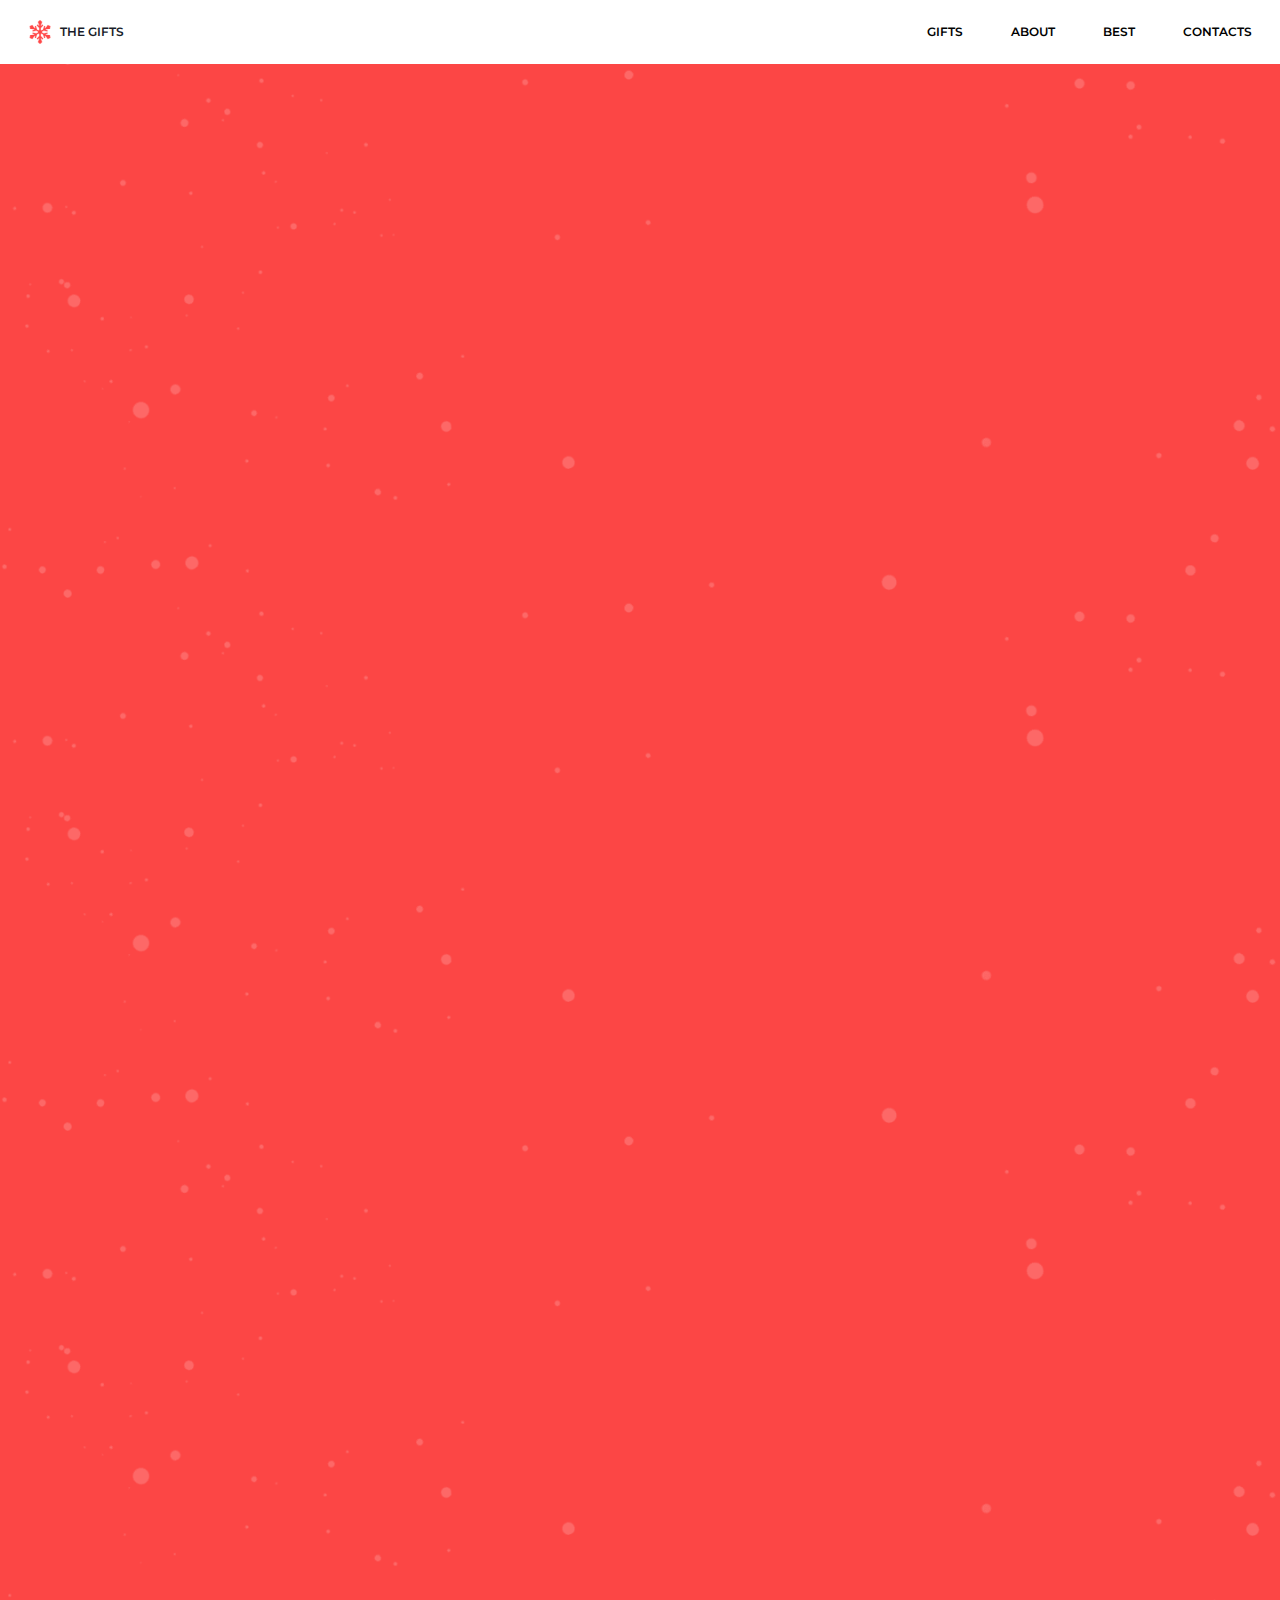
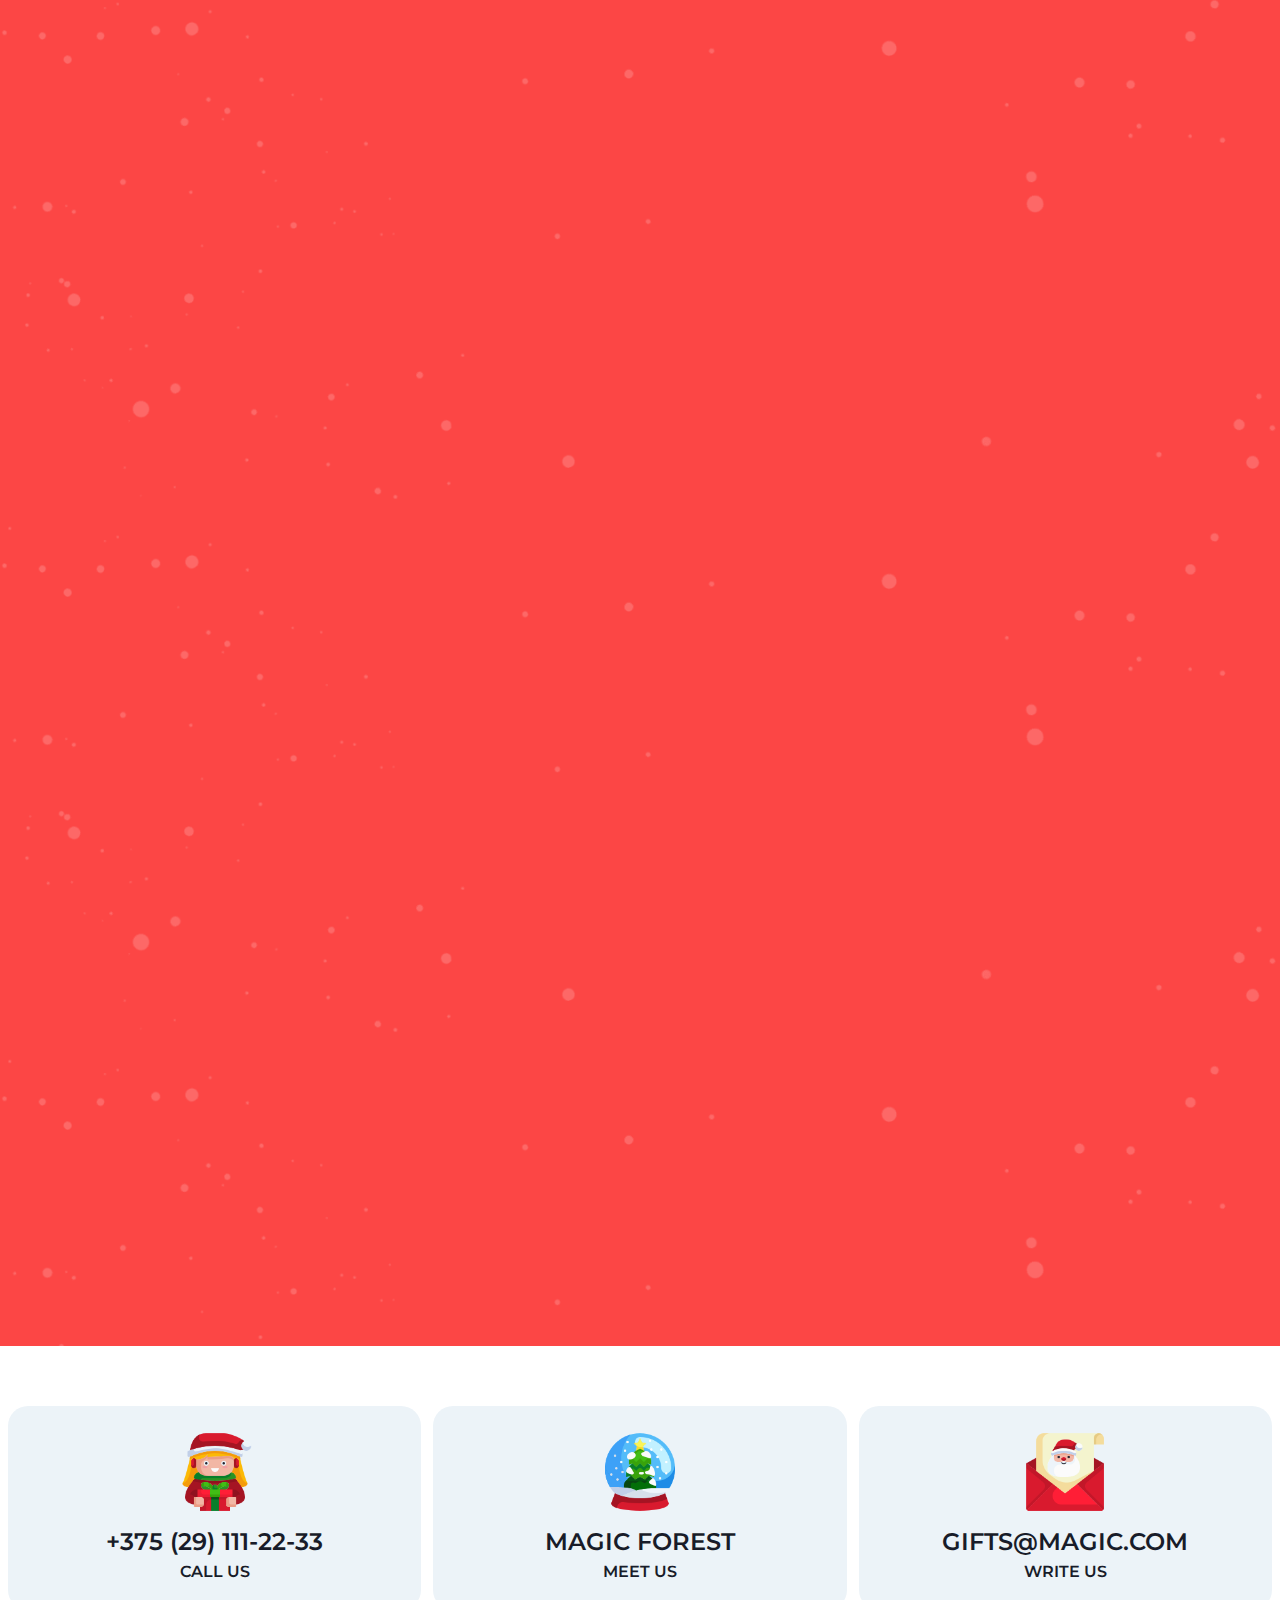
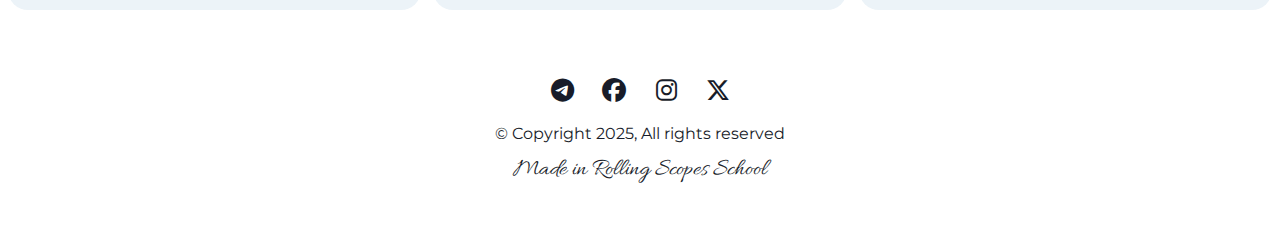
==== christmas-shop/gifts.html @ f98f2ef4 "feat: add links to header and footer. Add gifts.html with empty container inside." ====
<!DOCTYPE html>
<html lang="ru">
<head>
    <meta charset="UTF-8">
    <meta name="viewport" content="width=device-width, initial-scale=1.0">
    <title>Christmas Shop</title>
    <link rel="stylesheet" href="style.css">
    <link rel="icon" href="img/logo_24px.png" type="image/png">
    <link href="https://cdnjs.cloudflare.com/ajax/libs/font-awesome/6.6.0/css/all.min.css" rel="stylesheet">
</head>
<body>
    <header>
        <a href="index.html" class="logo">
            <img src="img/logo_512px.png" alt="logo" class="logo-img">
            <span class="action-small">The Gifts</span>
        </a>        
        <nav class="main-nav">
            <input type="checkbox" id="menu-toggle">
            <ul class="menu">
                <li state="disabled"><a href="" class="action-small">Gifts</a></li>
                <li state="enabled"><a href="#about-section" class="action-small">About</a></li>
                <li state="enabled"><a href="#best-gifts-section" class="action-small">Best</a></li>
                <li state="enabled"><a href="#footer" class="action-small">Contacts</a></li>
            </ul>
            <label for="menu-toggle" class="hamburger">
                <span class="line"></span>
                <span class="line"></span>
            </label>
        </nav>
    </header>

    <div class="container">
        
    </div>

    <footer id="footer">
        <div class="footer-container">
            <div class="footer-cards">
                <a href="tel:+375291112233" class="footer-card">
                    <div class="footer-card-img"></div>
                    <div class="footer-card-text">
                        <span class="action-large">+375 (29) 111-22-33</span>
                        <h3>Call us</h3>
                    </div>
                </a>
                <a href="https://maps.app.goo.gl/yqNieH2CbtmBQvU17" target="_blank" class="footer-card">
                    <div class="footer-card-img"></div>
                    <div class="footer-card-text">
                        <span class="action-large">magic forest</span>
                        <h3>Meet us</h3>
                    </div>
                </a>
                <a href="mailto:gifts@magic.com" class="footer-card">
                    <div class="footer-card-img"></div>
                    <div class="footer-card-text">
                        <span class="action-large">gifts@magic.com</span>
                        <h3>write us</h3>
                    </div>
                </a>
            </div>
            <div class="footer-text">
                <div class="socials-container">
                    <i class="fa-brands fa-telegram fa-xl" style="color: #181c29;"></i>
                    <i class="fa-brands fa-facebook fa-xl" style="color: #181c29;"></i>
                    <i class="fa-brands fa-instagram fa-xl" style="color: #181c29;"></i>
                    <i class="fa-brands fa-x-twitter fa-xl" style="color: #181c29;"></i>
                </div>
                <span class="paragraph">&copy; Copyright 2025, All rights reserved</span>
                <a href="https://rs.school/" target="_blank" class="caption">Made in Rolling Scopes School</a>
            </div>
        </div>
        <!-- <a href="https://www.flaticon.com/free-icons/snow" title="snow icons">Snow icons created by Freepik - Flaticon</a> -->
    </footer>
    <script src="script.js"></script>
</body>
</html>
---- christmas-shop/style.css ----
@import url('https://fonts.googleapis.com/css2?family=Allura&family=Montserrat:wght@100..900&display=swap');


:root {
    --primary: rgb(252, 70, 69);
    --primary10: rgba(252, 70, 69, 0.1);
    --dark: rgb(24, 28, 41);
    --static-white: rgb(255, 255, 255);
    --static-white40: rgba(255, 255, 255, 0.4);
    --static-white20: rgba(255, 255, 255, 0.2);
    --tag-purple: rgb(71, 103, 252);
    --tag-pink: rgb(252, 77, 243);
    --tag-green: rgb(27, 163, 84);
    --content-background: rgb(236, 243, 248);
    --overlay: rgba(24, 28, 41, 0.8);
}


*, *::before, *::after {
    margin: 0px;
    padding: 0px;
    box-sizing: border-box;
    user-select: none;
}

/* Typography */

h1 {
    font: 600 32px/150% 'Montserrat', sans-serif;
    letter-spacing: 18%;
    text-transform: uppercase;
    color: var(--dark);
}

h2 {
    font: 600 24px/152% 'Montserrat', sans-serif;
    letter-spacing: 16%;
    text-transform: uppercase;
    color: var(--dark);
}

h3 {
    font: 600 16px/152% 'Montserrat', sans-serif;
    letter-spacing: 8%;
    text-transform: uppercase;
    color: var(--dark);
}

h4 {
    font: 600 12px/130% 'Montserrat', sans-serif;
    letter-spacing: 5%;
    text-transform: uppercase;
    color: var(--dark);
}

.paragraph {
    font: 400 16px/148% 'Montserrat', sans-serif;
    color: var(--dark);
}

.action-large {
    font: 600 24px/152% 'Montserrat', sans-serif;
    letter-spacing: 16%;
    text-transform: uppercase;
    color: var(--dark);
}

.action-small {
    font: 600 12px/130% 'Montserrat', sans-serif;
    letter-spacing: 5%;
    text-transform: uppercase;
    color: var(--dark);
}

.caption {
    font: 400 24px/100% 'Allura', cursive;
    letter-spacing: 5%;
    color: var(--dark);
}

.slider-text {
    font: 600 80px 'Montserrat', sans-serif;
    text-transform: uppercase;
    color: var(--dark);
}



/* HEADER */

header {
    background-color: var(--static-white);
    display: flex;
    justify-content: space-between;
    align-items: center;
    height: 64px;
    padding: 0px 8px;
    position: fixed;
    width: 100%;
    z-index: 10;

}

.logo {
    /* background-color: yellowgreen; */
    display: flex;
    align-items: center;
    padding: 8px 20px;
    white-space: nowrap;
    border-radius: 12px;
    cursor: pointer;
}

.logo img {
    /* vertical-align: middle; */
    width: 24px;
    height: 24px;
}

.logo span {
    /* display: inline-block; */
    /* vertical-align: middle; */
    margin-left: 8px;
}

/* nav {
    
    background-color: lightblue;
} */

.menu {
    /* background-color: red; */
    padding: 12px 20px;
    display: flex;
    gap: 8px;
    padding: 0px;
    margin: 0px;
    align-items: center;
    list-style: none;
}

.menu li {
    /* background-color: green; */
    padding: 12px 20px;
    border-radius: 12px;
    cursor: pointer;
}

.menu a {
    text-decoration: none;
    color: inherit;
    display: block;
}

.menu li:hover[state="enabled"] {
    color: var(--primary);
    background-color: var(--primary10);
}

/* HAMBURGER MENU */

.hamburger {
    display: none;
    flex-direction: column;
    justify-content: center;
    align-items: center;
    cursor: pointer;
    gap: 8px;
    width: 40px;
    height: 40px;
    /* background-color: turquoise; */
}

.line {
    display: block;
    height: 2px;
    width: 25px;
    background-color: var(--dark);
    border-radius: 15px;
    transition: all 0.3s ease-in-out;
}

#menu-toggle {
    display: none;
}



/* Body */

body {
    background-color: var(--primary);
    background-image: url("img/bg-snow.png");
    background-size: contain;
    /* background-repeat: repeat; */
    background-position: top center;
}

a {
    text-decoration: none;
    color: inherit;
    display: block;
}

.container {
    display: grid; 
    grid-template-columns: 1fr; 
    grid-template-rows: 524px 648px 488px 554px 668px; 
    gap: 0px 0px; 
    grid-template-areas: 
    "hero-section"
    "about-section"
    "slider-section"
    "best-gifts-section"
    "cta-section"; 
    justify-content: center; 
    align-content: center; 
    justify-items: center; 
    align-items: center; 

    /* background-color: var(--primary); */
    /* background-image: url("img/bg-snow.png");
    background-size: contain; */
    /* background-repeat: repeat; */
    /* background-position: top center; */

    position: relative;
    top: 64px;
    width: 100%;
    box-sizing: border-box;
}

.container > * {
    height: fit-content;
}

/* HERO */

.hero-section { 
    grid-area: hero-section;
    /* background-image: url("img/bg-ball.png"); */
    /* background-size: cover;
    background-repeat: no-repeat;
    background-position: top center; */
    width: 100%;
    /* height: 100%; */
    padding: 60px 8px;

    display: flex;
    justify-content: center;
    align-items: center;
    text-wrap: balance;
    
    border-radius: 20px 20px 0 0;
}



.hero-section .items {
    display: flex;
    flex-direction: column;
    justify-content: center;
    align-items: center;
    text-align: center;
    gap: 12px;
    padding: 60px 0px;
    max-width: 426px;
    /* position: relative; */
}

.bg-img {
    position: absolute;
    top: 64px;
    left: 0;
    /* z-index: 10; */
    width: 100%;
    height: 100%;
    max-height: 524px;
    /* width: 100vw; */
    background-image: url("img/bg-ball.png");
    /* background-size: 100% auto; */
    background-size: contain;
    background-repeat: no-repeat;
    background-position: top center;
}

/* .bg-img-footer {
    position: absolute;
    top: 2882px;
    left: 0;
    width: 100%;
    height: 100%;
    max-height: 524px;
    z-index: 10;
    background-image: url("img/bg-forest.png");
    background-size: contain;
    background-repeat: no-repeat;
    background-position: top center;
} */

.hero-section * {
    color: var(--static-white);
    background-color: rgba(0, 0, 0, 0);
}

/* ABOUT */

.about-section {
    grid-area: about-section;
    padding: 60px 8px;
    /* height: 100%; */
    /* width: 100%; */
    z-index: 2;
    
}

.about-section .items {
    background-color: var(--static-white);
    border-radius: 20px;
    display: flex;
    flex-wrap: wrap;
    max-width: 1276px;
    
}

.about-section .text {
    padding: 0px 60px;
    display: flex;
    flex-direction: column;
    justify-content: center;
    gap: 20px;
    flex: 1 50%;
    width: 100%;
}

.about-section .text .caption {
    color: var(--primary);
}

.about-section .text *:nth-child(1) {
    padding-top: 60px;
}

.about-section .text *:nth-child(3) {
    padding-bottom: 60px;
}

.about-section .img {
    background-image: url("img/santa.png");
    background-size: cover;
    height: 528px;
    background-position: center;
    border-radius: 20px;
    flex: 1 50%;
}

/* SLIDER */

.slider-section {
    grid-area: slider-section;
    padding: 60px 8px;
    /* width: 100%; */
    /* height: 100%; */
}

.slider-section .items {
    display: flex;
    flex-direction: column;
    /* justify-content: center;
    align-items: center;
    text-align: center; */
    gap: 20px;
    position: relative;
    max-width: 1276px;
}

.slider-section .text {
    display: flex;
    flex-direction: column;
    justify-content: center;
    align-items: center;
    text-align: center;
    gap: 12px;
}

.slider-section * {
    color: var(--static-white);
}

.slider-section .slider {
    display: flex;
    flex-direction: row;
    justify-content: center;
    align-items: center;
    gap: 20px;
    
    overflow-x: auto;
    overscroll-behavior-inline: contain;
}

.slider-section .slider-item {
    display: flex;
    flex-direction: row;
    justify-content: center;
    align-items: center;
    
}

.slider-section .slider-item img {
    width: 200px;
    height: 200px;
    border-radius: 20px;
}

.slider-controls {
    /* position: absolute;
    bottom: 0;
    right: 0; */

    display: flex;
    flex-direction: row;
    justify-content: right;
    align-items: center;
    gap: 20px;
    /* width: 100%; */
}

/* BEST GIFTS */

.best-gifts-section {
    grid-area: best-gifts-section;
    padding: 60px 8px;
    /* width: 100%; */
    /* height: 100%; */
    align-self: center;
}

.best-gifts-section .items {
    display: flex;
    flex-direction: column;
    justify-content: center;
    align-items: center;
    text-align: center;
    gap: 20px;
    max-width: 1276px;
}

.best-gifts-section .text * {
    color: var(--static-white);
}

.best-gifts-section .gifts-items {
    display: flex;
    flex-direction: row;
    justify-content: center;
    align-items: center;
    gap: 9px;
    flex-wrap: wrap;
}

.best-gifts-section .gifts-items .gift-item {
    display: grid;
    grid-template-columns: 100%;
    grid-template-rows: 1fr 1fr;
    background-color: var(--content-background);
    height: 342px;
    width: 310px;
    border-radius: 20px;
    cursor: pointer;
}

.best-gifts-section .gifts-items .gift-item .gift-img {
    background-size: cover;
    width: 310px;
    height: 230px;
}

.for-work .gift-img{
    background-image: url("img/gift-for-work.png");
}

.for-work .gift-text h4 {
    color: var(--tag-purple);
}

.for-health .gift-img{
    background-image: url("img/gift-for-health.png");
}

.for-health .gift-text h4 {
    color: var(--tag-green);
}

.for-harmony .gift-img{
    background-image: url("img/gift-for-harmony.png");
}

.for-harmony .gift-text h4 {
    color: var(--tag-pink);
}

.best-gifts-section .gifts-items .gift-item .gift-text {
    background-color: var(--static-white);
    border-radius: 20px;
    padding: 20px;
    display: flex;
    flex-direction: column;
    justify-content: flex-start;
    gap: 8px;
    text-align: left;
}

.best-gifts-section .gifts-items .gift-item .gift-text h3 {
    display: -webkit-box;
    -webkit-box-orient: vertical;
    -webkit-line-clamp: 2;
    line-clamp: 2;
    overflow: hidden;
    text-overflow: ellipsis;
    word-break: break-word;
}

.best-gifts-section .gifts-items .gift-item:hover h3 {
    color: var(--primary);
}

/* CTA */

.cta-section {
    grid-area: cta-section;
    padding: 60px 8px;
    width: 100%;
    height: 100%;
    background-image: url("img/bg-forest.png");
    background-size: cover;
    background-position: center;
    background-repeat: no-repeat;

    display: flex;
    flex-direction: column;
    justify-content: center;
    align-items: center;
}

.cta-section .items {
    max-width: 1276px;
    display: flex;
    flex-direction: column;
    justify-content: center;
    align-items: center;
    text-align: center;
    padding: 60px 0;
}

.cta-section .items .items-text {
    display: flex;
    flex-direction: column;
    justify-content: center;
    align-items: center;
    gap: 20px;
    padding: 60px 0px;
}

.cta-section .countdown {
    display: flex;
    flex-direction: row;
    justify-content: center;
    align-items: center;
    padding: 8px 12px 12px;
    border-radius: 20px;
    background-color: var(--static-white40);
    height: 72px;
}

.cta-section .countdown .countdown-item {
    width: 80px;
    display: flex;
    flex-direction: column;
    justify-content: center;
    align-items: center;
}

.cta-section .items .items-text h2, .caption {
    color: var(--static-white);
}

.countdown-item-text {
    color: var(--static-white);
}

.line-vertical {
    width: 1px;
    height: 20px;
    background-color: var(--static-white20);
}


/* FOOTER */

footer {
    position: relative;
    top: 64px;
    background-color: var(--static-white);
    padding: 60px 8px;
    box-sizing: border-box;
}

footer .footer-container {
    display: flex;
    flex-direction: column;
    justify-content: center;
    align-items: center;
    gap: 60px;
    max-width: 1276px;
    margin: 0 auto;
}

.footer-cards {
    display: flex;
    flex-direction: row;
    justify-content: center;
    align-content: center;
    align-items: center;
    gap: 12px;
    width: 100%;
    flex-wrap: wrap;
}

.footer-card {
    display: flex;
    flex-direction: column;
    justify-content: center;
    align-items: center;
    gap: 12px;
    text-align: center;
    background-color: var(--content-background);
    padding: 20px;
    border-radius: 20px;
    height: 204px;
    flex: 1;
    width: 100%;
}

.footer-cards .footer-card:nth-child(1) .footer-card-img {
    background-image: url("img/girl_3912974.png");
}

.footer-cards .footer-card:nth-child(2) .footer-card-img {
    background-image: url("img/snowball_3912870.png");
}

.footer-cards .footer-card:nth-child(3) .footer-card-img {
    background-image: url("img/email_3912955.png");
}

.footer-card-img {
    width: 80px;
    height: 80px;
    background-size: cover;
    background-position: center;
}

.footer-text {
    display: flex;
    flex-direction: column;
    justify-content: center;
    align-items: center;
    gap: 12px;
    text-align: center;
}

.footer-text * {
    color: var(--dark);
}

.socials-container {
    display: flex;
    flex-direction: row;
    justify-content: center;
    align-items: center;
    gap: 12px;
}

.socials-container i {
    color: var(--dark);
    width: 40px;
    height: 40px;
    padding: 8px;
    text-align: center;
    line-height: 24px;

    
}

/* BUTTONS */

.button {
    background-color: var(--dark);
    color: var(--static-white);
    border-radius: 20px;
    padding: 20px 32px;
    display: inline-block;
    text-align: center;
    cursor: pointer;
}

.button * {
    display: block;
    color: inherit;
}

.button:hover {
    background-color: var(--static-white);
    color: var(--dark);
}

.button-small {
    width: 56px;
    height: 56px;
    border-radius: 20px;
    border: var(--static-white) 1px solid;
    text-align: center;
    line-height: 56px;
    cursor: pointer;
}

.button-small i {
    /* vertical-align: middle;  */
    font-size: 15px;
    color: inherit;
}

.button-small:hover {
    background-color: var(--static-white);
    color: var(--primary);
}

.button-small[data-disabled="true"] {
    cursor: not-allowed;
    pointer-events: none; 
    color: var(--static-white40);
    border-color: var(--static-white40);
}

/* .button-small:active {
    background-color: var(--static-white20);
} */

/* RESPONSIVE */

@media (max-width: 768px) {

    .container {
        grid-template-rows: 524px 648px 488px 908px 668px;
    }

    .bg-img {
        background-size: cover;
        transition: background-size 0.3s ease-in-out;
        max-height: 524px;
    }

    .hamburger {
        display: flex;
    }

    .menu {
        display: none;
        flex-direction: column;
        justify-content: center;
        align-items: center;
        gap: 8px;
        position: absolute;
        top: 64px;
        right: 0;
        width: 100%;
        height: 100%;
        background-color: var(--static-white);
    }

    .menu a {
        font: 600 24px/152% 'Montserrat', sans-serif;
        letter-spacing: 16%;
        text-transform: uppercase;
        color: inherit;
    }

    #menu-toggle:checked ~ .menu {
        display: flex;
        position: fixed;
    }

    #menu-toggle:checked ~ .hamburger span.line:nth-child(1) {
    transform: translateX(1px) translateY(5px) rotate(45deg);
    }

    #menu-toggle:checked ~ .hamburger span.line:nth-child(2) {
    transform: translateX(1px) translateY(-5px) rotate(-45deg);
    }

    .footer {
        height: 928px;
    }
    .footer-cards {
        flex-direction: column;
    }

}

@media (max-width: 380px) {

    body {
        overflow-x: hidden;
    }
    .container {
        grid-template-rows: 572px 1000px 488px 1616px 704px;
    }

    .container > * {
        max-width: 380px;
    }

    .container > * > * {
        max-width: 364px;
    }

    .about-section .text {
        padding: 0px 20px;
    }

    
}
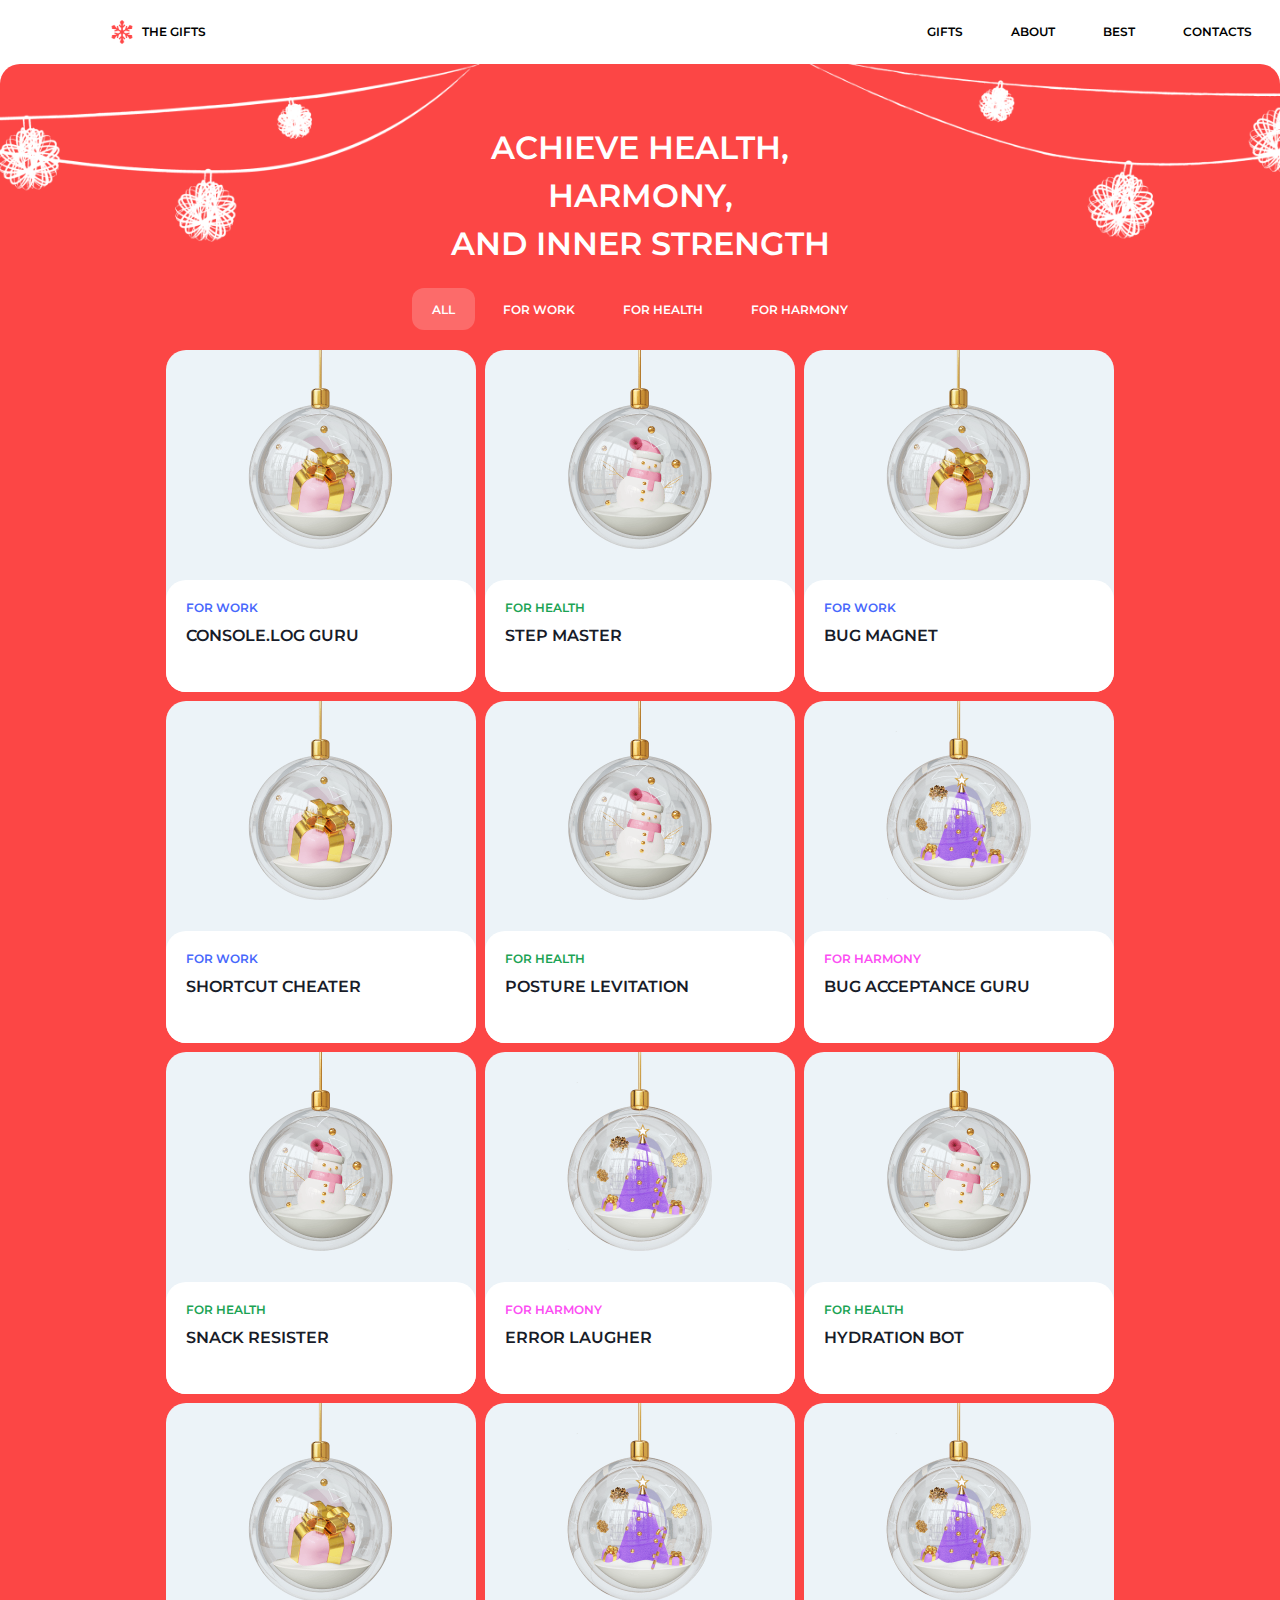
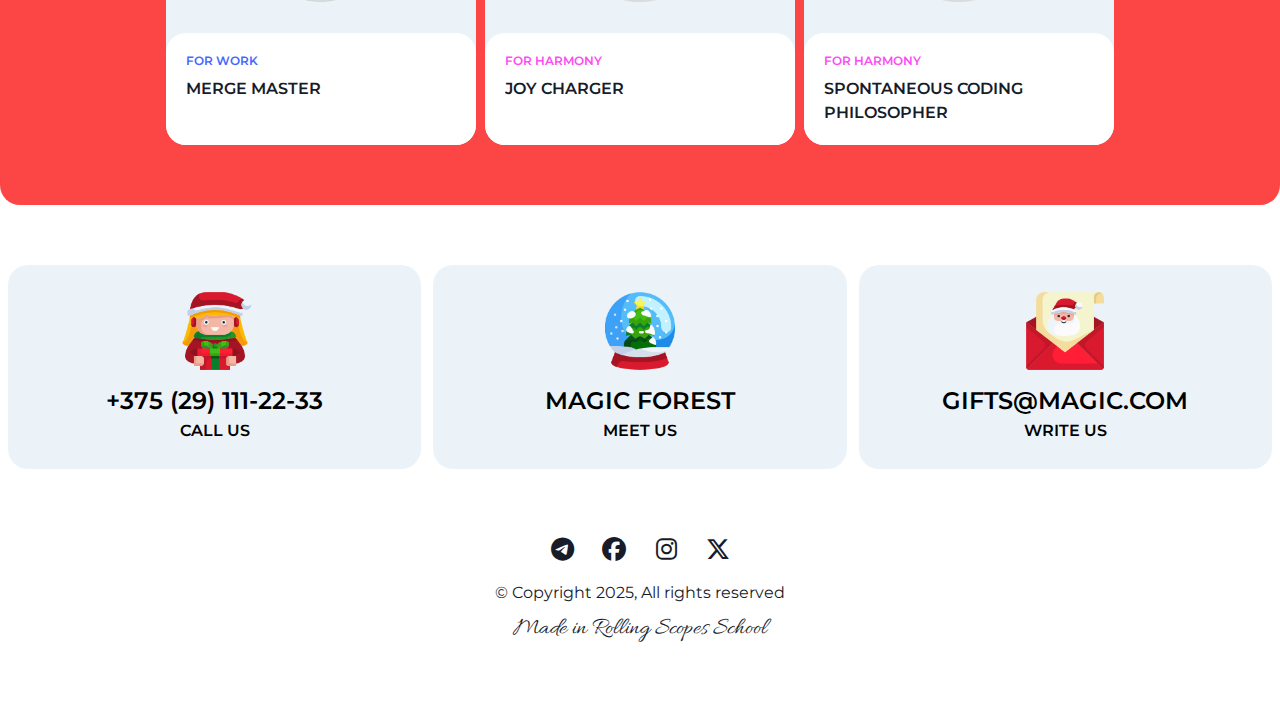
==== commit 598205da: "feat: populate the gift page with content" ====
--- a/christmas-shop/gifts.html
+++ b/christmas-shop/gifts.html
@@ -17,10 +17,10 @@
         <nav class="main-nav">
             <input type="checkbox" id="menu-toggle">
             <ul class="menu">
-                <li state="disabled"><a href="" class="action-small">Gifts</a></li>
-                <li state="enabled"><a href="#about-section" class="action-small">About</a></li>
-                <li state="enabled"><a href="#best-gifts-section" class="action-small">Best</a></li>
-                <li state="enabled"><a href="#footer" class="action-small">Contacts</a></li>
+                <li data-state="disabled"><a href="gifts.html" class="action-small">Gifts</a></li>
+                <li data-state="enabled"><a href="#about-section" class="action-small">About</a></li>
+                <li data-state="enabled"><a href="#best-gifts-section" class="action-small">Best</a></li>
+                <li data-state="enabled"><a href="#footer" class="action-small">Contacts</a></li>
             </ul>
             <label for="menu-toggle" class="hamburger">
                 <span class="line"></span>
@@ -28,11 +28,107 @@
             </label>
         </nav>
     </header>
-
-    <div class="container">
-        
-    </div>
-
+    <main>
+        <div class="main-gift-container">
+            <section class="gifts container" id="gifts-section">
+                <div class="content">
+                    <h1>Achieve health,<br>harmony,<br>and inner strength</h1>
+                    <div id="gifts-menu">
+                        <a href="#!" data-state="active" class="tab"><span class="action-small">All</span></a>
+                        <a href="#!" class="tab"><span class="action-small">For Work</span></a>
+                        <a href="#!" class="tab"><span class="action-small">For Health</span></a>
+                        <a href="#!" class="tab"><span class="action-small">For Harmony</span></a>
+                    </div>
+                    <div class="gifts-items" id="gifts-container">
+                        <div class="gift-item for-work">
+                            <div class="gift-img"></div>
+                            <div class="gift-text">
+                                <h4>for work</h4>
+                                <h3>console.log guru</h3>
+                            </div>
+                        </div>
+                        <div class="gift-item for-health">
+                            <div class="gift-img"></div>
+                            <div class="gift-text">
+                                <h4>for health</h4>
+                                <h3>step master</h3>
+                            </div>
+                        </div>
+                        <div class="gift-item for-work">
+                            <div class="gift-img"></div>
+                            <div class="gift-text">
+                                <h4>for work</h4>
+                                <h3>bug magnet</h3>
+                            </div>
+                        </div>
+                        <div class="gift-item for-work">
+                            <div class="gift-img"></div>
+                            <div class="gift-text">
+                                <h4>for work</h4>
+                                <h3>shortcut cheater</h3>
+                            </div>
+                        </div>
+                        <div class="gift-item for-health">
+                            <div class="gift-img"></div>
+                            <div class="gift-text">
+                                <h4>for health</h4>
+                                <h3>posture levitation</h3>
+                            </div>
+                        </div>
+                        <div class="gift-item for-harmony">
+                            <div class="gift-img"></div>
+                            <div class="gift-text">
+                                <h4>for harmony</h4>
+                                <h3>bug acceptance guru</h3>
+                            </div>
+                        </div>
+                        <div class="gift-item for-health">
+                            <div class="gift-img"></div>
+                            <div class="gift-text">
+                                <h4>for health</h4>
+                                <h3>snack resister</h3>
+                            </div>
+                        </div>
+                        <div class="gift-item for-harmony">
+                            <div class="gift-img"></div>
+                            <div class="gift-text">
+                                <h4>for harmony</h4>
+                                <h3>error laugher</h3>
+                            </div>
+                        </div>
+                        <div class="gift-item for-health">
+                            <div class="gift-img"></div>
+                            <div class="gift-text">
+                                <h4>for health</h4>
+                                <h3>hydration bot</h3>
+                            </div>
+                        </div>
+                        <div class="gift-item for-work">
+                            <div class="gift-img"></div>
+                            <div class="gift-text">
+                                <h4>for work</h4>
+                                <h3>merge master</h3>
+                            </div>
+                        </div>
+                        <div class="gift-item for-harmony">
+                            <div class="gift-img"></div>
+                            <div class="gift-text">
+                                <h4>for harmony</h4>
+                                <h3>joy charger</h3>
+                            </div>
+                        </div>
+                        <div class="gift-item for-harmony">
+                            <div class="gift-img"></div>
+                            <div class="gift-text">
+                                <h4>for harmony</h4>
+                                <h3>spontaneous coding philosopher</h3>
+                            </div>
+                        </div>
+                    </div>
+                </div>
+            </section>
+        </div>
+    </main>
     <footer id="footer">
         <div class="footer-container">
             <div class="footer-cards">
@@ -66,7 +162,7 @@
                     <i class="fa-brands fa-x-twitter fa-xl" style="color: #181c29;"></i>
                 </div>
                 <span class="paragraph">&copy; Copyright 2025, All rights reserved</span>
-                <a href="https://rs.school/" target="_blank" class="caption">Made in Rolling Scopes School</a>
+                <a href="https://rs.school/" target="_blank" class="caption text">Made in Rolling Scopes School</a>
             </div>
         </div>
         <!-- <a href="https://www.flaticon.com/free-icons/snow" title="snow icons">Snow icons created by Freepik - Flaticon</a> -->
--- a/christmas-shop/style.css
+++ b/christmas-shop/style.css
@@ -1,5 +1,6 @@
 @import url('https://fonts.googleapis.com/css2?family=Allura&family=Montserrat:wght@100..900&display=swap');
 
+/* GLOBAL */
 
 :root {
     --primary: rgb(252, 70, 69);
@@ -15,7 +16,6 @@
     --overlay: rgba(24, 28, 41, 0.8);
 }
 
-
 *, *::before, *::after {
     margin: 0px;
     padding: 0px;
@@ -23,34 +23,34 @@
     user-select: none;
 }
 
+html {
+    scroll-behavior: smooth;
+}
+
 /* Typography */
 
 h1 {
     font: 600 32px/150% 'Montserrat', sans-serif;
     letter-spacing: 18%;
     text-transform: uppercase;
-    color: var(--dark);
 }
 
 h2 {
     font: 600 24px/152% 'Montserrat', sans-serif;
     letter-spacing: 16%;
     text-transform: uppercase;
-    color: var(--dark);
 }
 
 h3 {
     font: 600 16px/152% 'Montserrat', sans-serif;
     letter-spacing: 8%;
     text-transform: uppercase;
-    color: var(--dark);
 }
 
 h4 {
     font: 600 12px/130% 'Montserrat', sans-serif;
     letter-spacing: 5%;
     text-transform: uppercase;
-    color: var(--dark);
 }
 
 .paragraph {
@@ -62,29 +62,77 @@
     font: 600 24px/152% 'Montserrat', sans-serif;
     letter-spacing: 16%;
     text-transform: uppercase;
-    color: var(--dark);
 }
 
 .action-small {
     font: 600 12px/130% 'Montserrat', sans-serif;
     letter-spacing: 5%;
     text-transform: uppercase;
-    color: var(--dark);
 }
 
 .caption {
     font: 400 24px/100% 'Allura', cursive;
     letter-spacing: 5%;
-    color: var(--dark);
 }
 
 .slider-text {
     font: 600 80px 'Montserrat', sans-serif;
     text-transform: uppercase;
+}
+
+/* BUTTONS */
+
+.button {
+    background-color: var(--dark);
+    color: var(--static-white);
+    border-radius: 20px;
+    padding: 20px 32px;
+    display: inline-block;
+    text-align: center;
+    cursor: pointer;
+}
+
+.button * {
+    display: block;
+    color: inherit;
+}
+
+.button:hover {
+    background-color: var(--static-white);
     color: var(--dark);
 }
 
-
+.button-small {
+    width: 56px;
+    height: 56px;
+    border-radius: 20px;
+    border: var(--static-white) 1px solid;
+    text-align: center;
+    line-height: 56px;
+    cursor: pointer;
+}
+
+.button-small i {
+    /* vertical-align: middle;  */
+    font-size: 15px;
+    color: inherit;
+}
+
+.button-small:hover {
+    background-color: var(--static-white);
+    color: var(--primary);
+}
+
+.button-small[data-disabled="true"] {
+    cursor: not-allowed;
+    pointer-events: none; 
+    color: var(--static-white40);
+    border-color: var(--static-white40);
+}
+
+/* .button-small:active {
+    background-color: var(--static-white20);
+} */
 
 /* HEADER */
 
@@ -102,34 +150,25 @@
 }
 
 .logo {
-    /* background-color: yellowgreen; */
     display: flex;
     align-items: center;
     padding: 8px 20px;
     white-space: nowrap;
     border-radius: 12px;
     cursor: pointer;
+    margin: 0 82px;
 }
 
 .logo img {
-    /* vertical-align: middle; */
     width: 24px;
     height: 24px;
 }
 
 .logo span {
-    /* display: inline-block; */
-    /* vertical-align: middle; */
     margin-left: 8px;
 }
 
-/* nav {
-    
-    background-color: lightblue;
-} */
-
 .menu {
-    /* background-color: red; */
     padding: 12px 20px;
     display: flex;
     gap: 8px;
@@ -140,7 +179,6 @@
 }
 
 .menu li {
-    /* background-color: green; */
     padding: 12px 20px;
     border-radius: 12px;
     cursor: pointer;
@@ -152,9 +190,14 @@
     display: block;
 }
 
-.menu li:hover[state="enabled"] {
+.menu li:hover[data-state="enabled"] {
     color: var(--primary);
     background-color: var(--primary10);
+}
+
+.menu li[data-state="disabled"] {
+    pointer-events: none;
+    /* cursor: not-allowed; */
 }
 
 /* HAMBURGER MENU */
@@ -168,13 +211,12 @@
     gap: 8px;
     width: 40px;
     height: 40px;
-    /* background-color: turquoise; */
 }
 
 .line {
     display: block;
     height: 2px;
-    width: 25px;
+    width: 20px;
     background-color: var(--dark);
     border-radius: 15px;
     transition: all 0.3s ease-in-out;
@@ -189,11 +231,11 @@
 /* Body */
 
 body {
-    background-color: var(--primary);
-    background-image: url("img/bg-snow.png");
-    background-size: contain;
-    /* background-repeat: repeat; */
-    background-position: top center;
+    background-color: var(--static-white);
+}
+
+main {
+    /* width: 100%; */
 }
 
 a {
@@ -202,7 +244,11 @@
     display: block;
 }
 
-.container {
+.main-container {
+    max-width: min(1440px, 100vw);
+    margin: 0 auto;
+    border-radius: 20px;
+
     display: grid; 
     grid-template-columns: 1fr; 
     grid-template-rows: 524px 648px 488px 554px 668px; 
@@ -217,46 +263,44 @@
     align-content: center; 
     justify-items: center; 
     align-items: center; 
-
-    /* background-color: var(--primary); */
-    /* background-image: url("img/bg-snow.png");
-    background-size: contain; */
-    /* background-repeat: repeat; */
-    /* background-position: top center; */
+    background: url(img/bg-snow.png) repeat center/contain, var(--primary);
 
     position: relative;
-    top: 64px;
-    width: 100%;
-    box-sizing: border-box;
-}
-
-.container > * {
-    height: fit-content;
-}
+    /* top: 64px; */
+
+    overflow-x: hidden;
+}
+
+.container {
+    /* margin: 0 auto; */
+    max-width: min(1440px, 100%);
+}
+
+.container > .content {
+    /* height: fit-content; */
+    max-width: min(1276px, 100%);
+    margin: 0 auto;
+}
+
+
 
 /* HERO */
 
-.hero-section { 
+#hero-section { 
     grid-area: hero-section;
-    /* background-image: url("img/bg-ball.png"); */
-    /* background-size: cover;
-    background-repeat: no-repeat;
-    background-position: top center; */
-    width: 100%;
-    /* height: 100%; */
+    background: url(img/bg-ball.png) no-repeat center/cover, url(img/bg-snow.png) no-repeat center/cover;
+    width: 100vw;
+    height: 100%;
     padding: 60px 8px;
 
-    display: flex;
-    justify-content: center;
-    align-items: center;
+
+    /* display: flex;
+    justify-content: center;
+    align-items: center; */
     text-wrap: balance;
-    
-    border-radius: 20px 20px 0 0;
-}
-
-
-
-.hero-section .items {
+}
+
+#hero-section .content {
     display: flex;
     flex-direction: column;
     justify-content: center;
@@ -265,65 +309,31 @@
     gap: 12px;
     padding: 60px 0px;
     max-width: 426px;
-    /* position: relative; */
-}
-
-.bg-img {
-    position: absolute;
-    top: 64px;
-    left: 0;
-    /* z-index: 10; */
-    width: 100%;
-    height: 100%;
-    max-height: 524px;
-    /* width: 100vw; */
-    background-image: url("img/bg-ball.png");
-    /* background-size: 100% auto; */
-    background-size: contain;
-    background-repeat: no-repeat;
-    background-position: top center;
-}
-
-/* .bg-img-footer {
-    position: absolute;
-    top: 2882px;
-    left: 0;
-    width: 100%;
-    height: 100%;
-    max-height: 524px;
-    z-index: 10;
-    background-image: url("img/bg-forest.png");
-    background-size: contain;
-    background-repeat: no-repeat;
-    background-position: top center;
-} */
-
-.hero-section * {
+}
+
+#hero-section .text {
     color: var(--static-white);
     background-color: rgba(0, 0, 0, 0);
 }
 
 /* ABOUT */
 
-.about-section {
+#about-section {
     grid-area: about-section;
     padding: 60px 8px;
     /* height: 100%; */
     /* width: 100%; */
     z-index: 2;
-    
-}
-
-.about-section .items {
+}
+
+#about-section .content {
     background-color: var(--static-white);
     border-radius: 20px;
     display: flex;
-    flex-wrap: wrap;
-    max-width: 1276px;
-    
-}
-
-.about-section .text {
+    flex-wrap: wrap;   
+}
+
+#about-section .text {
     padding: 0px 60px;
     display: flex;
     flex-direction: column;
@@ -333,37 +343,34 @@
     width: 100%;
 }
 
-.about-section .text .caption {
+#about-section .text .caption {
     color: var(--primary);
 }
 
-.about-section .text *:nth-child(1) {
+#about-section .text *:nth-child(1) {
     padding-top: 60px;
 }
 
-.about-section .text *:nth-child(3) {
+#about-section .text *:nth-child(3) {
     padding-bottom: 60px;
 }
 
-.about-section .img {
-    background-image: url("img/santa.png");
-    background-size: cover;
+#about-section .img {
+    background: url("img/santa.png") no-repeat center/cover;
     height: 528px;
-    background-position: center;
     border-radius: 20px;
     flex: 1 50%;
 }
 
 /* SLIDER */
 
-.slider-section {
+#slider-section {
     grid-area: slider-section;
     padding: 60px 8px;
-    /* width: 100%; */
-    /* height: 100%; */
-}
-
-.slider-section .items {
+    color: var(--static-white);
+}
+
+#slider-section .content {
     display: flex;
     flex-direction: column;
     /* justify-content: center;
@@ -371,10 +378,9 @@
     text-align: center; */
     gap: 20px;
     position: relative;
-    max-width: 1276px;
-}
-
-.slider-section .text {
+}
+
+#slider-section .text {
     display: flex;
     flex-direction: column;
     justify-content: center;
@@ -383,22 +389,19 @@
     gap: 12px;
 }
 
-.slider-section * {
-    color: var(--static-white);
-}
-
-.slider-section .slider {
+#slider-section .slider {
     display: flex;
     flex-direction: row;
-    justify-content: center;
+    justify-content: start;
     align-items: center;
     gap: 20px;
     
-    overflow-x: auto;
+    /* overflow-x: hidden; */
     overscroll-behavior-inline: contain;
-}
-
-.slider-section .slider-item {
+    /* box-sizing: content-box; */
+}
+
+#slider-section .slider-item {
     display: flex;
     flex-direction: row;
     justify-content: center;
@@ -406,28 +409,23 @@
     
 }
 
-.slider-section .slider-item img {
+#slider-section .slider-item img {
     width: 200px;
     height: 200px;
     border-radius: 20px;
 }
 
 .slider-controls {
-    /* position: absolute;
-    bottom: 0;
-    right: 0; */
-
     display: flex;
     flex-direction: row;
-    justify-content: right;
+    justify-content: end;
     align-items: center;
     gap: 20px;
-    /* width: 100%; */
 }
 
 /* BEST GIFTS */
 
-.best-gifts-section {
+#best-gifts-section {
     grid-area: best-gifts-section;
     padding: 60px 8px;
     /* width: 100%; */
@@ -435,21 +433,20 @@
     align-self: center;
 }
 
-.best-gifts-section .items {
+#best-gifts-section .content {
     display: flex;
     flex-direction: column;
     justify-content: center;
     align-items: center;
     text-align: center;
     gap: 20px;
-    max-width: 1276px;
-}
-
-.best-gifts-section .text * {
+}
+
+#best-gifts-section .text * {
     color: var(--static-white);
 }
 
-.best-gifts-section .gifts-items {
+.gifts-items {
     display: flex;
     flex-direction: row;
     justify-content: center;
@@ -458,7 +455,7 @@
     flex-wrap: wrap;
 }
 
-.best-gifts-section .gifts-items .gift-item {
+.gifts-items .gift-item {
     display: grid;
     grid-template-columns: 100%;
     grid-template-rows: 1fr 1fr;
@@ -469,7 +466,7 @@
     cursor: pointer;
 }
 
-.best-gifts-section .gifts-items .gift-item .gift-img {
+.gift-item .gift-img {
     background-size: cover;
     width: 310px;
     height: 230px;
@@ -499,8 +496,9 @@
     color: var(--tag-pink);
 }
 
-.best-gifts-section .gifts-items .gift-item .gift-text {
+.gift-item .gift-text {
     background-color: var(--static-white);
+    color: var(--dark);
     border-radius: 20px;
     padding: 20px;
     display: flex;
@@ -510,7 +508,7 @@
     text-align: left;
 }
 
-.best-gifts-section .gifts-items .gift-item .gift-text h3 {
+.gift-item .gift-text h3 {
     display: -webkit-box;
     -webkit-box-orient: vertical;
     -webkit-line-clamp: 2;
@@ -520,30 +518,26 @@
     word-break: break-word;
 }
 
-.best-gifts-section .gifts-items .gift-item:hover h3 {
+.gifts-items .gift-item:hover h3 {
     color: var(--primary);
 }
 
 /* CTA */
 
-.cta-section {
+#cta-section {
     grid-area: cta-section;
     padding: 60px 8px;
     width: 100%;
     height: 100%;
-    background-image: url("img/bg-forest.png");
-    background-size: cover;
-    background-position: center;
-    background-repeat: no-repeat;
-
-    display: flex;
-    flex-direction: column;
-    justify-content: center;
-    align-items: center;
-}
-
-.cta-section .items {
-    max-width: 1276px;
+    background: url("img/bg-forest.png") no-repeat center/cover;
+
+    /* display: flex;
+    flex-direction: column;
+    justify-content: center;
+    align-items: center; */
+}
+
+#cta-section .content {
     display: flex;
     flex-direction: column;
     justify-content: center;
@@ -552,7 +546,7 @@
     padding: 60px 0;
 }
 
-.cta-section .items .items-text {
+#cta-section .content .items-text {
     display: flex;
     flex-direction: column;
     justify-content: center;
@@ -561,7 +555,7 @@
     padding: 60px 0px;
 }
 
-.cta-section .countdown {
+#cta-section .countdown {
     display: flex;
     flex-direction: row;
     justify-content: center;
@@ -572,7 +566,7 @@
     height: 72px;
 }
 
-.cta-section .countdown .countdown-item {
+#cta-section .countdown .countdown-item {
     width: 80px;
     display: flex;
     flex-direction: column;
@@ -580,7 +574,7 @@
     align-items: center;
 }
 
-.cta-section .items .items-text h2, .caption {
+#cta-section .content .items-text h2, .caption {
     color: var(--static-white);
 }
 
@@ -611,7 +605,6 @@
     justify-content: center;
     align-items: center;
     gap: 60px;
-    max-width: 1276px;
     margin: 0 auto;
 }
 
@@ -673,6 +666,10 @@
     color: var(--dark);
 }
 
+#footer a:hover {
+    color: var(--primary);
+}
+
 .socials-container {
     display: flex;
     flex-direction: row;
@@ -688,76 +685,94 @@
     padding: 8px;
     text-align: center;
     line-height: 24px;
-
-    
-}
-
-/* BUTTONS */
-
-.button {
-    background-color: var(--dark);
+}
+
+/* GIFTS PAGE */
+
+main {
+    position: relative;
+    top: 64px;
+}
+
+.main-gift-container {
+    max-width: min(1440px, 100vw);
+    /* position: relative;
+    top: 64px; */
+    margin: 0 auto;
+    border-radius: 20px;
+    background: url(img/bg-garland.png) no-repeat top center/contain, var(--primary);
+    /* padding: 60px 8px; */
     color: var(--static-white);
-    border-radius: 20px;
-    padding: 20px 32px;
-    display: inline-block;
-    text-align: center;
+}
+
+.main-gift-container #gifts-section {
+    /* display: flex;
+    flex-direction: column;
+    justify-content: center;
+    align-items: center;
+    gap: 20px;
+    margin: 0 auto;
+    text-align: center; */
+    padding: 60px 8px;
+}
+
+.main-gift-container #gifts-section .content {
+    display: flex;
+    flex-direction: column;
+    justify-content: center;
+    align-items: center;
+    gap: 20px;
+}
+
+#gifts-section .content h1 {
+    text-align: center;
+    text-wrap: balance;
+}
+
+#gifts-menu {
+    display: flex;
+    flex-direction: row;
+    justify-content: center;
+    align-items: center;
+    gap: 8px;
+}
+
+#gifts-menu a {
+    color: var(--static-white);
+    border-radius: 12px;
+    padding: 12px 20px;
+    background-color: rgba(0, 0, 0, 0);
+}
+
+#gifts-menu a[data-state="active"] {
+    background-color: var(--static-white20);
+}
+
+#gifts-menu a:hover {
+    background-color: var(--static-white20);
     cursor: pointer;
 }
 
-.button * {
-    display: block;
-    color: inherit;
-}
-
-.button:hover {
-    background-color: var(--static-white);
-    color: var(--dark);
-}
-
-.button-small {
-    width: 56px;
-    height: 56px;
-    border-radius: 20px;
-    border: var(--static-white) 1px solid;
-    text-align: center;
-    line-height: 56px;
-    cursor: pointer;
-}
-
-.button-small i {
-    /* vertical-align: middle;  */
-    font-size: 15px;
-    color: inherit;
-}
-
-.button-small:hover {
-    background-color: var(--static-white);
-    color: var(--primary);
-}
-
-.button-small[data-disabled="true"] {
-    cursor: not-allowed;
-    pointer-events: none; 
-    color: var(--static-white40);
-    border-color: var(--static-white40);
-}
-
-/* .button-small:active {
-    background-color: var(--static-white20);
-} */
 
 /* RESPONSIVE */
 
 @media (max-width: 768px) {
 
+    .logo {
+        margin: 0;
+    }
+
+    .main-container {
+        grid-template-rows: 524px 648px 488px 908px 668px;
+        max-width: min(768px, 100%);
+    }
+
     .container {
-        grid-template-rows: 524px 648px 488px 908px 668px;
-    }
-
-    .bg-img {
-        background-size: cover;
-        transition: background-size 0.3s ease-in-out;
-        max-height: 524px;
+        max-width: min(768px, 100%);
+    };
+
+    .container .content {
+        max-width: min(752px, 100%);
     }
 
     .hamburger {
@@ -812,19 +827,17 @@
     body {
         overflow-x: hidden;
     }
-    .container {
+
+    .main-container {
         grid-template-rows: 572px 1000px 488px 1616px 704px;
-    }
-
-    .container > * {
         max-width: 380px;
     }
 
-    .container > * > * {
+    .container .content {
         max-width: 364px;
     }
 
-    .about-section .text {
+    #about-section .text {
         padding: 0px 20px;
     }
 
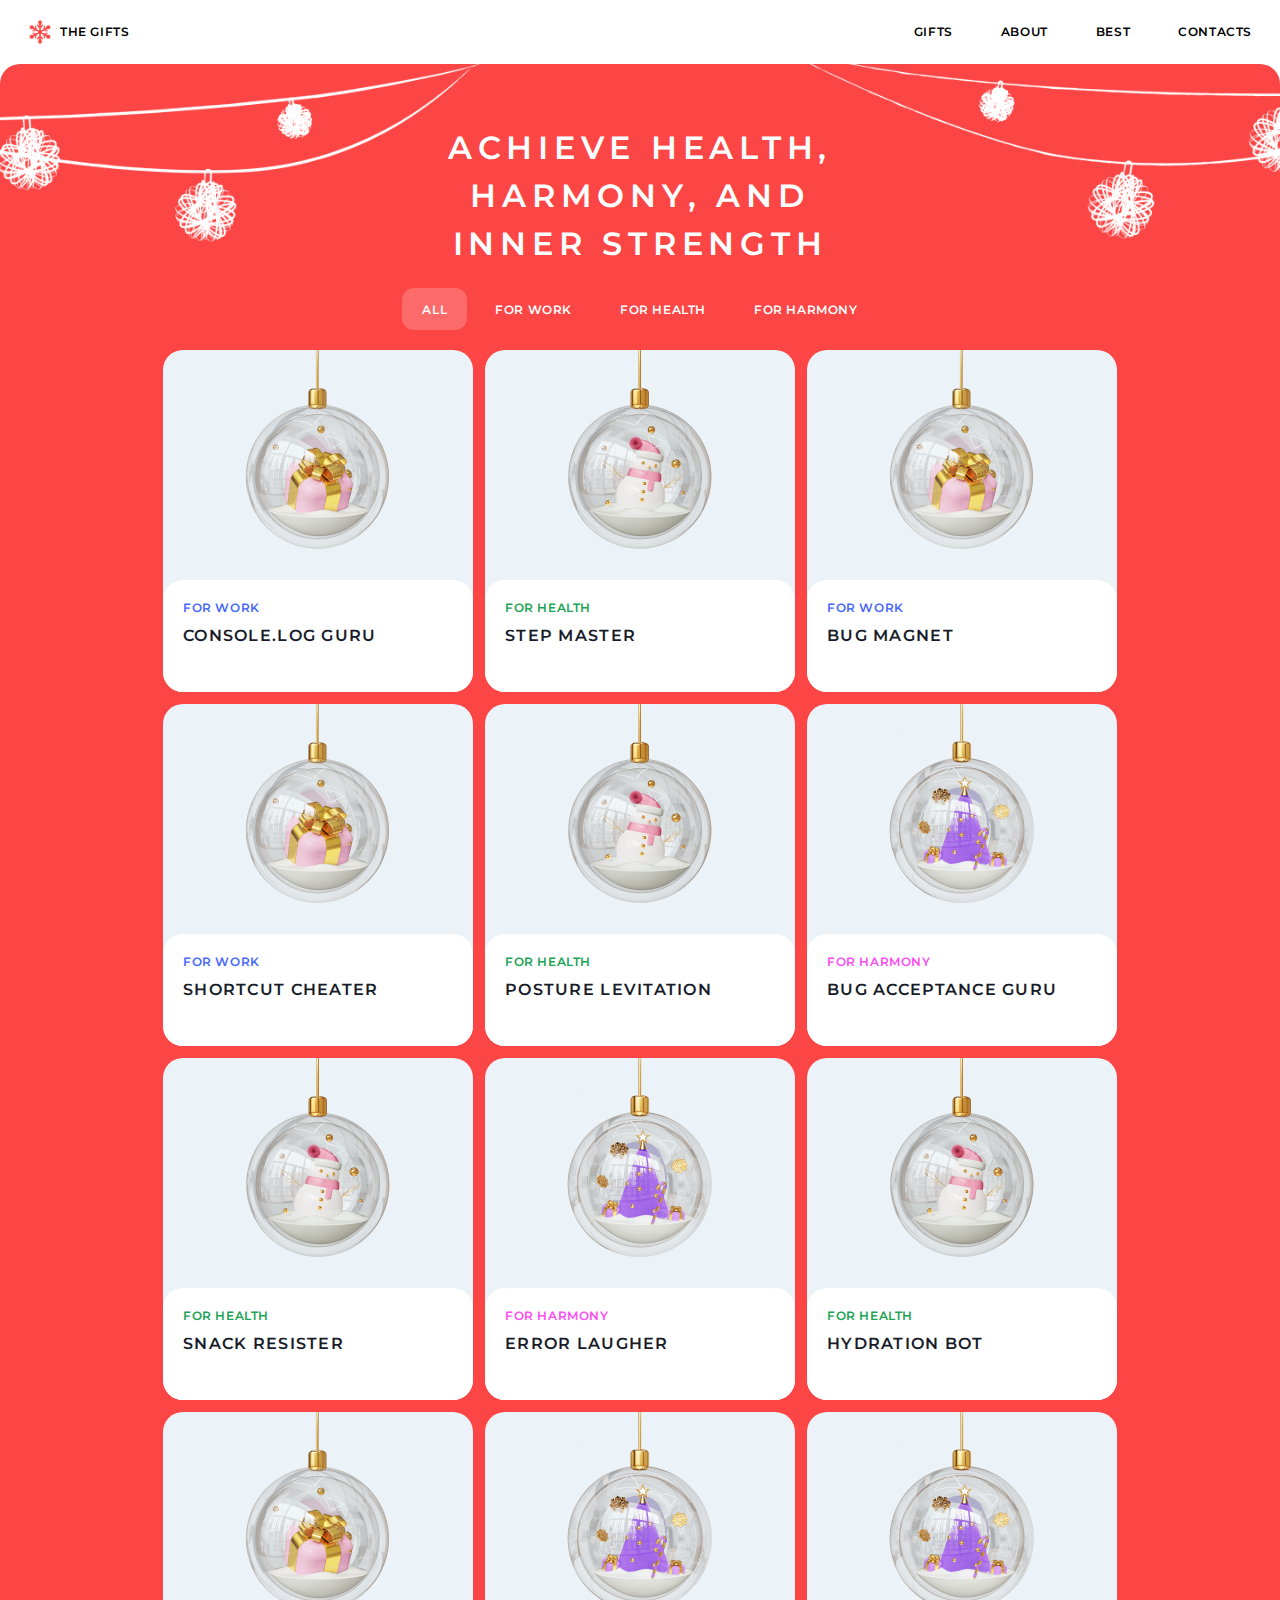
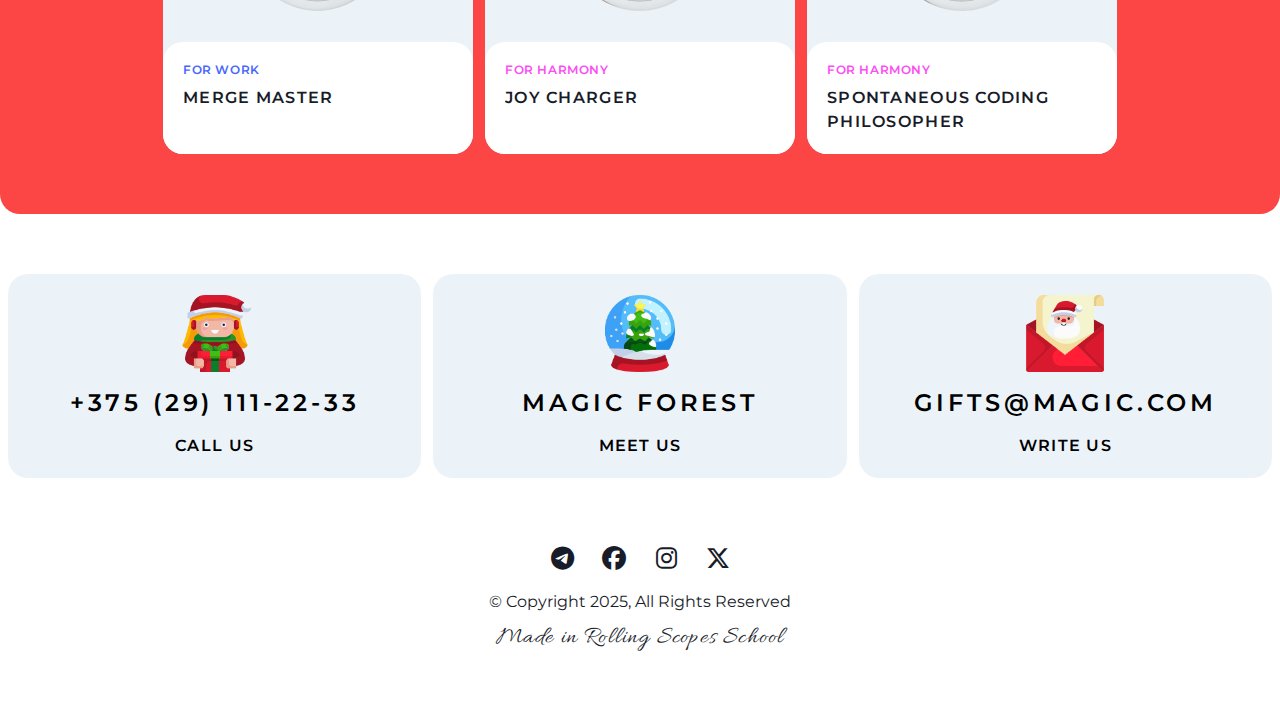
==== commit b952edd1: "fix: various layout fixes" ====
--- a/christmas-shop/gifts.html
+++ b/christmas-shop/gifts.html
@@ -10,29 +10,31 @@
 </head>
 <body>
     <header>
-        <a href="index.html" class="logo">
-            <img src="img/logo_512px.png" alt="logo" class="logo-img">
-            <span class="action-small">The Gifts</span>
-        </a>        
-        <nav class="main-nav">
-            <input type="checkbox" id="menu-toggle">
-            <ul class="menu">
-                <li data-state="disabled"><a href="gifts.html" class="action-small">Gifts</a></li>
-                <li data-state="enabled"><a href="#about-section" class="action-small">About</a></li>
-                <li data-state="enabled"><a href="#best-gifts-section" class="action-small">Best</a></li>
-                <li data-state="enabled"><a href="#footer" class="action-small">Contacts</a></li>
-            </ul>
-            <label for="menu-toggle" class="hamburger">
-                <span class="line"></span>
-                <span class="line"></span>
-            </label>
-        </nav>
+        <div id="header-container">
+            <a href="index.html" class="logo">
+                <img src="img/logo_512px.png" alt="logo" class="logo-img">
+                <span class="action-small">The Gifts</span>
+            </a>        
+            <nav class="main-nav">
+                <input type="checkbox" id="menu-toggle">
+                <ul class="menu">
+                    <li data-state="disabled"><a href="gifts.html" class="action-small">Gifts</a></li>
+                    <li data-state="enabled"><a href="#about-section" class="action-small">About</a></li>
+                    <li data-state="enabled"><a href="#best-gifts-section" class="action-small">Best</a></li>
+                    <li data-state="enabled"><a href="#footer" class="action-small">Contacts</a></li>
+                </ul>
+                <label for="menu-toggle" class="hamburger">
+                    <span class="line"></span>
+                    <span class="line"></span>
+                </label>
+            </nav>
+        </div>
     </header>
     <main>
         <div class="main-gift-container">
             <section class="gifts container" id="gifts-section">
                 <div class="content">
-                    <h1>Achieve health,<br>harmony,<br>and inner strength</h1>
+                    <h1>Achieve health,<br>harmony, and<br>inner strength</h1>
                     <div id="gifts-menu">
                         <a href="#!" data-state="active" class="tab"><span class="action-small">All</span></a>
                         <a href="#!" class="tab"><span class="action-small">For Work</span></a>
@@ -134,24 +136,18 @@
             <div class="footer-cards">
                 <a href="tel:+375291112233" class="footer-card">
                     <div class="footer-card-img"></div>
-                    <div class="footer-card-text">
-                        <span class="action-large">+375 (29) 111-22-33</span>
-                        <h3>Call us</h3>
-                    </div>
+                    <span class="action-large">+375 (29) 111-22-33</span>
+                    <h3>Call us</h3>
                 </a>
                 <a href="https://maps.app.goo.gl/yqNieH2CbtmBQvU17" target="_blank" class="footer-card">
                     <div class="footer-card-img"></div>
-                    <div class="footer-card-text">
-                        <span class="action-large">magic forest</span>
-                        <h3>Meet us</h3>
-                    </div>
+                    <span class="action-large">magic forest</span>
+                    <h3>Meet us</h3>
                 </a>
                 <a href="mailto:gifts@magic.com" class="footer-card">
                     <div class="footer-card-img"></div>
-                    <div class="footer-card-text">
-                        <span class="action-large">gifts@magic.com</span>
-                        <h3>write us</h3>
-                    </div>
+                    <span class="action-large">gifts@magic.com</span>
+                    <h3>write us</h3>
                 </a>
             </div>
             <div class="footer-text">
@@ -161,7 +157,7 @@
                     <i class="fa-brands fa-instagram fa-xl" style="color: #181c29;"></i>
                     <i class="fa-brands fa-x-twitter fa-xl" style="color: #181c29;"></i>
                 </div>
-                <span class="paragraph">&copy; Copyright 2025, All rights reserved</span>
+                <span class="paragraph">&copy; Copyright 2025, All Rights Reserved</span>
                 <a href="https://rs.school/" target="_blank" class="caption text">Made in Rolling Scopes School</a>
             </div>
         </div>
--- a/christmas-shop/style.css
+++ b/christmas-shop/style.css
@@ -31,25 +31,25 @@
 
 h1 {
     font: 600 32px/150% 'Montserrat', sans-serif;
-    letter-spacing: 18%;
+    letter-spacing: 0.18em;
     text-transform: uppercase;
 }
 
 h2 {
     font: 600 24px/152% 'Montserrat', sans-serif;
-    letter-spacing: 16%;
+    letter-spacing: 0.16em;
     text-transform: uppercase;
 }
 
 h3 {
     font: 600 16px/152% 'Montserrat', sans-serif;
-    letter-spacing: 8%;
+    letter-spacing: 0.08em;
     text-transform: uppercase;
 }
 
 h4 {
     font: 600 12px/130% 'Montserrat', sans-serif;
-    letter-spacing: 5%;
+    letter-spacing: 0.05em;
     text-transform: uppercase;
 }
 
@@ -60,19 +60,19 @@
 
 .action-large {
     font: 600 24px/152% 'Montserrat', sans-serif;
-    letter-spacing: 16%;
+    letter-spacing: 0.16em;
     text-transform: uppercase;
 }
 
 .action-small {
     font: 600 12px/130% 'Montserrat', sans-serif;
-    letter-spacing: 5%;
+    letter-spacing: 0.05em;
     text-transform: uppercase;
 }
 
 .caption {
     font: 400 24px/100% 'Allura', cursive;
-    letter-spacing: 5%;
+    letter-spacing: 0.05em;
 }
 
 .slider-text {
@@ -138,15 +138,14 @@
 
 header {
     background-color: var(--static-white);
-    display: flex;
-    justify-content: space-between;
-    align-items: center;
+    
     height: 64px;
     padding: 0px 8px;
     position: fixed;
     width: 100%;
     z-index: 10;
-
+    
+    margin: 0 auto;
 }
 
 .logo {
@@ -156,7 +155,17 @@
     white-space: nowrap;
     border-radius: 12px;
     cursor: pointer;
-    margin: 0 82px;
+    /* margin: 0 82px; */
+}
+
+#header-container {
+    display: flex;
+    justify-content: space-between;
+    align-items: center;
+
+    max-width: 1276px;
+    height: 100%;
+    margin: 0 auto;
 }
 
 .logo img {
@@ -277,9 +286,11 @@
 }
 
 .container > .content {
-    /* height: fit-content; */
     max-width: min(1276px, 100%);
     margin: 0 auto;
+
+    /* DELETE */
+    /* width: 1000px; */
 }
 
 
@@ -292,12 +303,7 @@
     width: 100vw;
     height: 100%;
     padding: 60px 8px;
-
-
-    /* display: flex;
-    justify-content: center;
-    align-items: center; */
-    text-wrap: balance;
+    /* text-wrap: pretty; */
 }
 
 #hero-section .content {
@@ -309,11 +315,16 @@
     gap: 12px;
     padding: 60px 0px;
     max-width: 426px;
+    margin: 0 auto;
 }
 
 #hero-section .text {
     color: var(--static-white);
     background-color: rgba(0, 0, 0, 0);
+}
+
+#hero-section h1 {
+    text-wrap: nowrap stable;
 }
 
 /* ABOUT */
@@ -322,44 +333,48 @@
     grid-area: about-section;
     padding: 60px 8px;
     /* height: 100%; */
-    /* width: 100%; */
-    z-index: 2;
+    width: 100%;
 }
 
 #about-section .content {
     background-color: var(--static-white);
-    border-radius: 20px;
-    display: flex;
-    flex-wrap: wrap;   
+    display: flex;
+    flex-wrap: wrap;
+    justify-content: space-between; 
+    align-items: stretch;
+    border-radius: 20px;
 }
 
 #about-section .text {
-    padding: 0px 60px;
+    display: flex;
+    flex-direction: column;
+    justify-content: center;
+    align-content: flex-start;
+    flex: 1 1 50%;
+    max-height: 528px;
+    width: 100%;
+    padding: 60px 60px;
+}
+
+#about-section .text #about-container{
     display: flex;
     flex-direction: column;
     justify-content: center;
     gap: 20px;
-    flex: 1 50%;
-    width: 100%;
+    max-width: 426px;
+    /* width: 100%; */
+    /* text-wrap: wrap pretty; */
 }
 
 #about-section .text .caption {
     color: var(--primary);
-}
-
-#about-section .text *:nth-child(1) {
-    padding-top: 60px;
-}
-
-#about-section .text *:nth-child(3) {
-    padding-bottom: 60px;
 }
 
 #about-section .img {
     background: url("img/santa.png") no-repeat center/cover;
     height: 528px;
     border-radius: 20px;
-    flex: 1 50%;
+    flex: 1 1 50%;
 }
 
 /* SLIDER */
@@ -406,7 +421,7 @@
     flex-direction: row;
     justify-content: center;
     align-items: center;
-    
+    gap: 20px;
 }
 
 #slider-section .slider-item img {
@@ -442,7 +457,13 @@
     gap: 20px;
 }
 
-#best-gifts-section .text * {
+#best-gifts-section .text {
+    display: flex;
+    flex-direction: column;
+    justify-content: center;
+    align-items: center;
+    text-align: center;
+    gap: 12px;
     color: var(--static-white);
 }
 
@@ -451,7 +472,7 @@
     flex-direction: row;
     justify-content: center;
     align-items: center;
-    gap: 9px;
+    gap: 12px;
     flex-wrap: wrap;
 }
 
@@ -566,6 +587,14 @@
     height: 72px;
 }
 
+#countdown-container {
+    display: flex;
+    flex-direction: column;
+    justify-content: center;
+    align-items: center;
+    gap: 8px;
+}
+
 #cta-section .countdown .countdown-item {
     width: 80px;
     display: flex;
@@ -606,6 +635,7 @@
     align-items: center;
     gap: 60px;
     margin: 0 auto;
+    max-width: 1276px;
 }
 
 .footer-cards {
@@ -706,13 +736,6 @@
 }
 
 .main-gift-container #gifts-section {
-    /* display: flex;
-    flex-direction: column;
-    justify-content: center;
-    align-items: center;
-    gap: 20px;
-    margin: 0 auto;
-    text-align: center; */
     padding: 60px 8px;
 }
 
@@ -769,10 +792,12 @@
 
     .container {
         max-width: min(768px, 100%);
+        width: 100%;
     };
 
     .container .content {
         max-width: min(752px, 100%);
+        width: 100%;
     }
 
     .hamburger {
@@ -820,6 +845,9 @@
         flex-direction: column;
     }
 
+    #about-section .text {
+        max-width: 256px;
+    }
 }
 
 @media (max-width: 380px) {
@@ -839,7 +867,15 @@
 
     #about-section .text {
         padding: 0px 20px;
-    }
-
-    
+        max-width: 324px;
+    }
+
+    #gifts-menu {
+        gap: 0;
+    }
+
+    #gifts-menu a {
+        padding: 12px 8px;
+    }
+
 }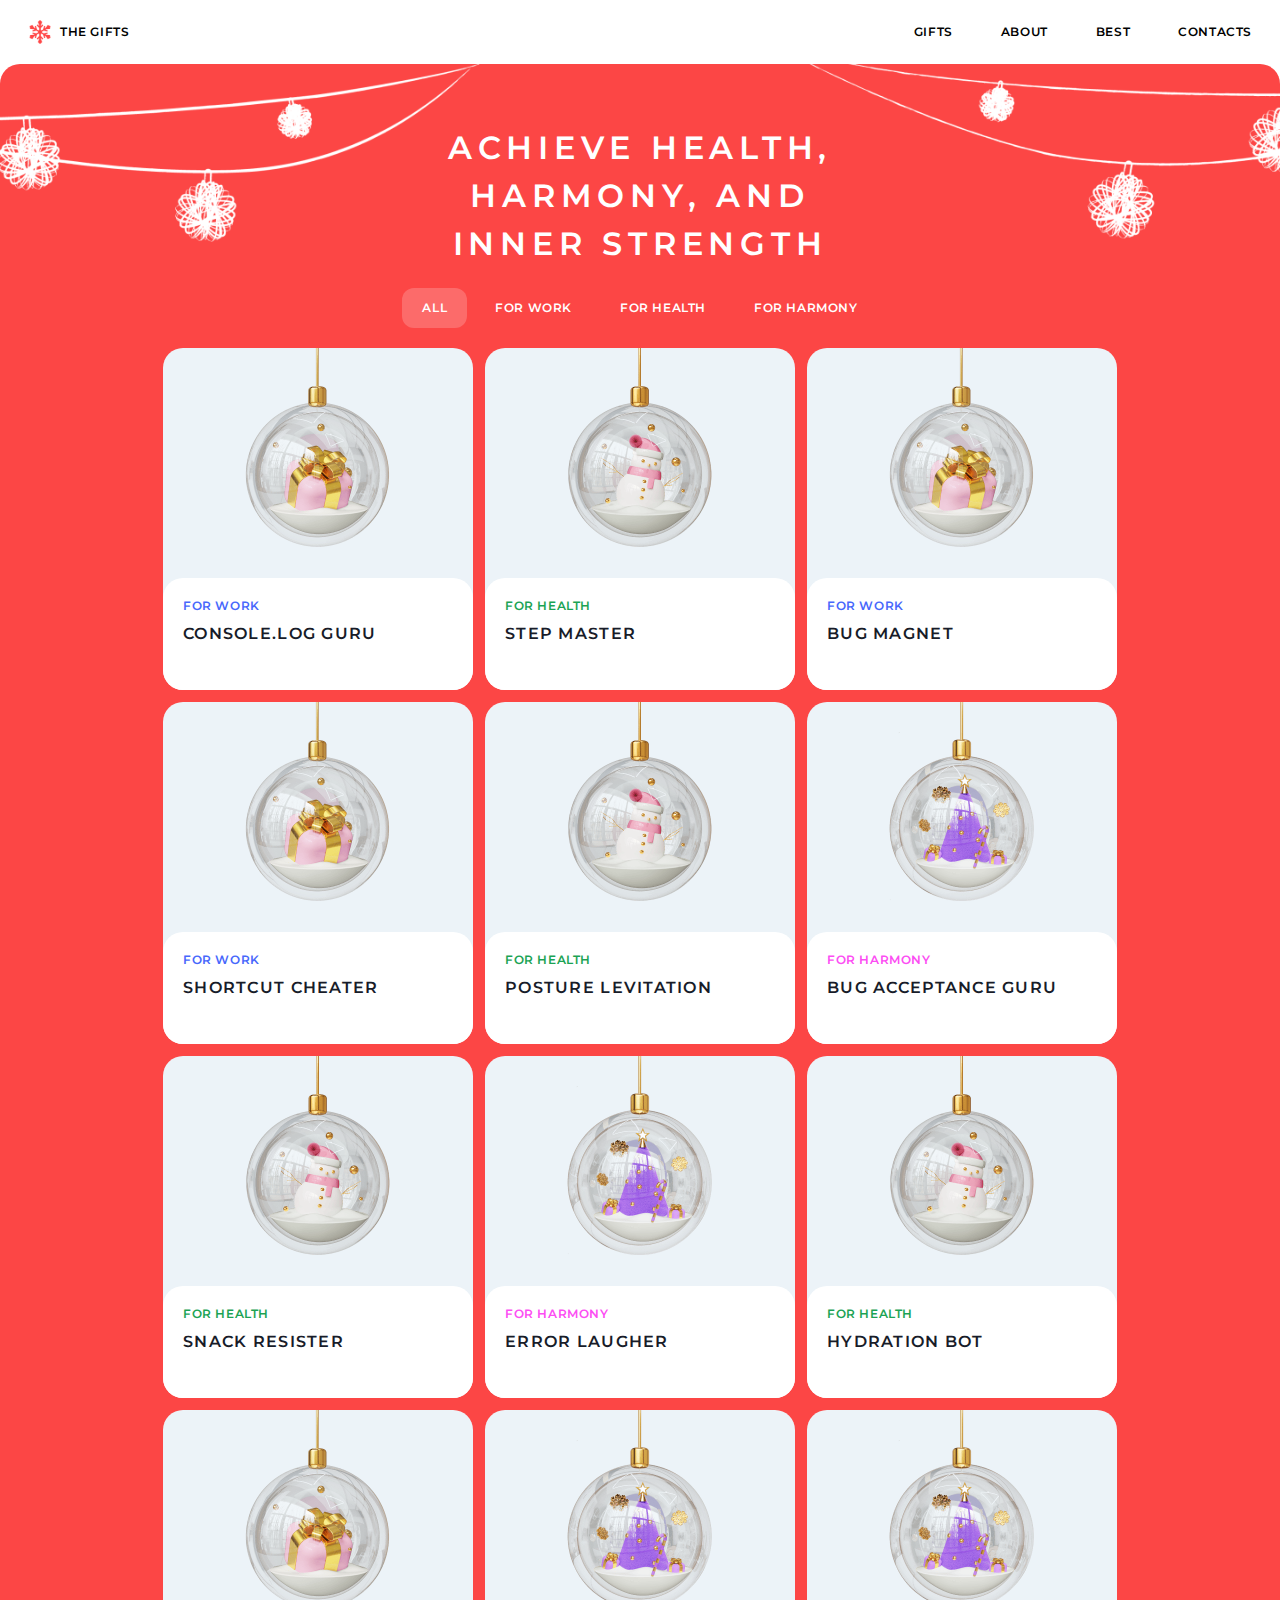
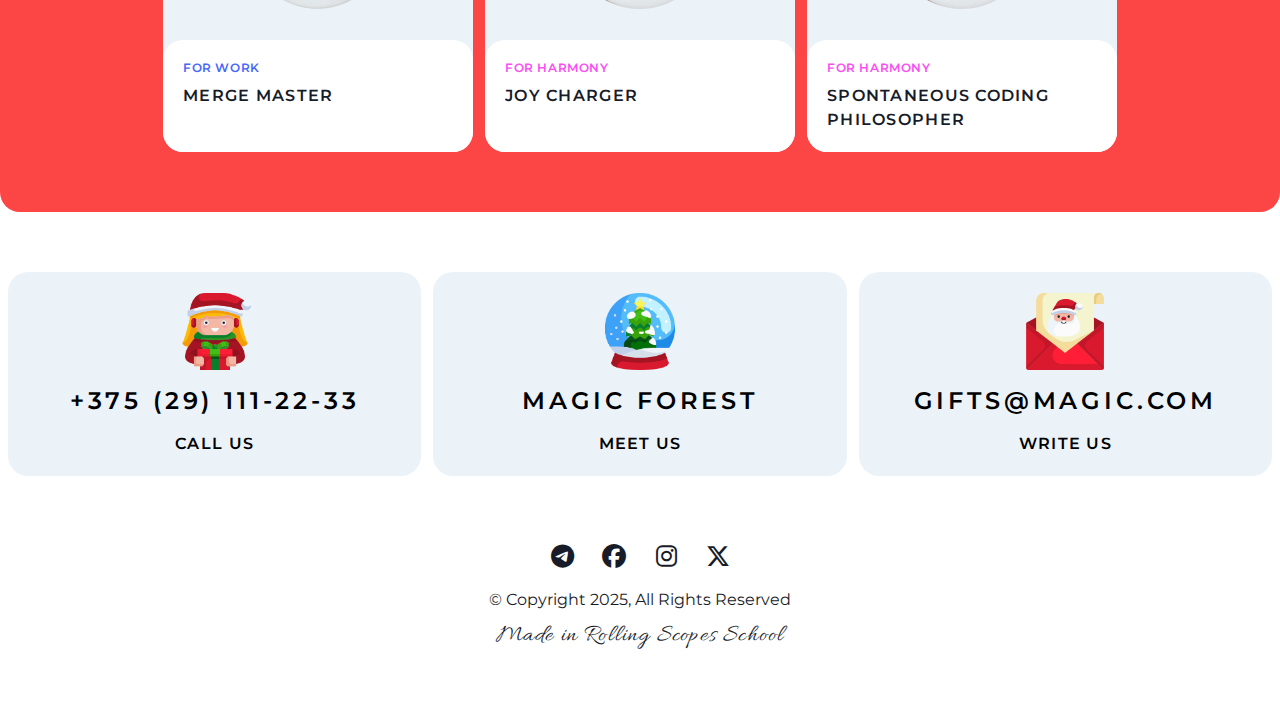
==== commit be2b5621: "feat: add back to top button, separate code into 3 separate files. Some fixes." ====
--- a/christmas-shop/gifts.html
+++ b/christmas-shop/gifts.html
@@ -19,8 +19,8 @@
                 <input type="checkbox" id="menu-toggle">
                 <ul class="menu">
                     <li data-state="disabled"><a href="gifts.html" class="action-small">Gifts</a></li>
-                    <li data-state="enabled"><a href="#about-section" class="action-small">About</a></li>
-                    <li data-state="enabled"><a href="#best-gifts-section" class="action-small">Best</a></li>
+                    <li data-state="enabled"><a href="index.html#about-section" class="action-small">About</a></li>
+                    <li data-state="enabled"><a href="index.html#best-gifts-section" class="action-small">Best</a></li>
                     <li data-state="enabled"><a href="#footer" class="action-small">Contacts</a></li>
                 </ul>
                 <label for="menu-toggle" class="hamburger">
@@ -131,6 +131,9 @@
             </section>
         </div>
     </main>
+    <button id="back-to-top" class="back-to-top">
+        <i class="fa-solid fa-arrow-up"></i>
+    </button>
     <footer id="footer">
         <div class="footer-container">
             <div class="footer-cards">
@@ -152,10 +155,10 @@
             </div>
             <div class="footer-text">
                 <div class="socials-container">
-                    <i class="fa-brands fa-telegram fa-xl" style="color: #181c29;"></i>
-                    <i class="fa-brands fa-facebook fa-xl" style="color: #181c29;"></i>
-                    <i class="fa-brands fa-instagram fa-xl" style="color: #181c29;"></i>
-                    <i class="fa-brands fa-x-twitter fa-xl" style="color: #181c29;"></i>
+                    <i class="fa-brands fa-telegram fa-xl"></i>
+                    <i class="fa-brands fa-facebook fa-xl"></i>
+                    <i class="fa-brands fa-instagram fa-xl"></i>
+                    <i class="fa-brands fa-x-twitter fa-xl"></i>
                 </div>
                 <span class="paragraph">&copy; Copyright 2025, All Rights Reserved</span>
                 <a href="https://rs.school/" target="_blank" class="caption text">Made in Rolling Scopes School</a>
@@ -163,6 +166,7 @@
         </div>
         <!-- <a href="https://www.flaticon.com/free-icons/snow" title="snow icons">Snow icons created by Freepik - Flaticon</a> -->
     </footer>
-    <script src="script.js"></script>
+    <script src="script.js" defer></script>
+    <script src="gifts.js" defer></script>
 </body>
 </html>--- a/christmas-shop/style.css
+++ b/christmas-shop/style.css
@@ -97,11 +97,6 @@
     color: inherit;
 }
 
-.button:hover {
-    background-color: var(--static-white);
-    color: var(--dark);
-}
-
 .button-small {
     width: 56px;
     height: 56px;
@@ -118,12 +113,7 @@
     color: inherit;
 }
 
-.button-small:hover {
-    background-color: var(--static-white);
-    color: var(--primary);
-}
-
-.button-small[data-disabled="true"] {
+.button-small[data-enabled="false"] {
     cursor: not-allowed;
     pointer-events: none; 
     color: var(--static-white40);
@@ -199,11 +189,6 @@
     display: block;
 }
 
-.menu li:hover[data-state="enabled"] {
-    color: var(--primary);
-    background-color: var(--primary10);
-}
-
 .menu li[data-state="disabled"] {
     pointer-events: none;
     /* cursor: not-allowed; */
@@ -217,14 +202,14 @@
     justify-content: center;
     align-items: center;
     cursor: pointer;
-    gap: 8px;
+    gap: 7px;
     width: 40px;
     height: 40px;
 }
 
 .line {
     display: block;
-    height: 2px;
+    height: 1px;
     width: 20px;
     background-color: var(--dark);
     border-radius: 15px;
@@ -243,9 +228,9 @@
     background-color: var(--static-white);
 }
 
-main {
-    /* width: 100%; */
-}
+/* main {
+    width: 100%;
+} */
 
 a {
     text-decoration: none;
@@ -257,6 +242,7 @@
     max-width: min(1440px, 100vw);
     margin: 0 auto;
     border-radius: 20px;
+    /* max-width: 100%; */
 
     display: grid; 
     grid-template-columns: 1fr; 
@@ -283,14 +269,12 @@
 .container {
     /* margin: 0 auto; */
     max-width: min(1440px, 100%);
+    width: 100vw;
 }
 
 .container > .content {
     max-width: min(1276px, 100%);
     margin: 0 auto;
-
-    /* DELETE */
-    /* width: 1000px; */
 }
 
 
@@ -332,8 +316,8 @@
 #about-section {
     grid-area: about-section;
     padding: 60px 8px;
-    /* height: 100%; */
-    width: 100%;
+    height: 100%;
+    width: 100vw;
 }
 
 #about-section .content {
@@ -352,7 +336,8 @@
     align-content: flex-start;
     flex: 1 1 50%;
     max-height: 528px;
-    width: 100%;
+    max-width: 50%;
+    /* width: 100%; */
     padding: 60px 60px;
 }
 
@@ -414,6 +399,7 @@
     /* overflow-x: hidden; */
     overscroll-behavior-inline: contain;
     /* box-sizing: content-box; */
+    scroll-snap-type: x mandatory;
 }
 
 #slider-section .slider-item {
@@ -539,10 +525,6 @@
     word-break: break-word;
 }
 
-.gifts-items .gift-item:hover h3 {
-    color: var(--primary);
-}
-
 /* CTA */
 
 #cta-section {
@@ -696,10 +678,6 @@
     color: var(--dark);
 }
 
-#footer a:hover {
-    color: var(--primary);
-}
-
 .socials-container {
     display: flex;
     flex-direction: row;
@@ -715,6 +693,8 @@
     padding: 8px;
     text-align: center;
     line-height: 24px;
+    cursor: pointer;
+    color: #181c29;
 }
 
 /* GIFTS PAGE */
@@ -760,6 +740,13 @@
     gap: 8px;
 }
 
+#gifts-menu .tab {
+    height: 40px;
+    display: flex;
+    align-items: center;
+    justify-content: center;
+}
+
 #gifts-menu a {
     color: var(--static-white);
     border-radius: 12px;
@@ -771,28 +758,117 @@
     background-color: var(--static-white20);
 }
 
-#gifts-menu a:hover {
-    background-color: var(--static-white20);
+/* BACK TO TOP BUTTON */
+
+.back-to-top {
+    /* display: none; */
+    display: flex;
+    opacity: 0;
+
+    position: fixed;
+    z-index: 15;
+    bottom: 32px;
+    right: 32px;
+    width: 56px;
+    height: 56px;
+    border: 1px solid var(--primary);
+    background-color: var(--static-white);
+    border-radius: 50%;
+    align-items: center;
+    justify-content: center;
+    /* cursor: pointer; */
+    transition: opacity .3s ease-in-out;
+
+    cursor: none;
+    pointer-events: none;
+}
+
+.back-to-top i {
+    font-size: 15px;
+    /* line-height: 1; */
+    color: var(--primary);
+}
+
+#back-to-top.visible {
+    /* display: flex; */
+    opacity: 1;
+
     cursor: pointer;
+    pointer-events: all;
 }
 
 
 /* RESPONSIVE */
 
-@media (max-width: 768px) {
+@media (hover: hover) and (pointer: fine) {
+
+    .button:hover {
+        background-color: var(--static-white);
+        color: var(--dark) !important;
+    }
+
+    .button:hover .action-small {
+        color: var(--dark) !important;
+    }
+
+    .button-small:hover {
+        background-color: var(--static-white);
+        color: var(--primary);
+    }
+
+    .menu li:hover[data-state="enabled"] {
+        color: var(--primary);
+        background-color: var(--primary10);
+    }
+
+    .gifts-items .gift-item:hover h3 {
+        color: var(--primary);
+    }
+
+    #footer a:hover {
+        color: var(--primary);
+    }
+
+    #gifts-menu a:hover {
+        background-color: var(--static-white20);
+        cursor: pointer;
+    }
+
+    .socials-container i:hover {
+        color: var(--primary);
+    }
+}
+
+@media (max-width: 1276px) {
+
+    .footer-cards {
+        flex-direction: column;
+    }
+
+}
+
+@media (min-width: 768px) and (max-width: 1276px) {
+
+    .main-container {
+        grid-template-rows: 524px 648px 488px 908px 668px;
+    }
+
+}
+
+@media (max-width: 767px) {
 
     .logo {
         margin: 0;
     }
 
     .main-container {
-        grid-template-rows: 524px 648px 488px 908px 668px;
+        grid-template-rows: 572px 1000px 488px 1616px 704px;
         max-width: min(768px, 100%);
     }
 
     .container {
         max-width: min(768px, 100%);
-        width: 100%;
+        /* width: 100%; */
     };
 
     .container .content {
@@ -805,17 +881,21 @@
     }
 
     .menu {
-        display: none;
+        /* display: none; */
         flex-direction: column;
         justify-content: center;
         align-items: center;
         gap: 8px;
-        position: absolute;
+        /* position: absolute; */
+        position: fixed;
         top: 64px;
         right: 0;
+        /* right: -100%; */
+        transform: translateX(101%);
         width: 100%;
         height: 100%;
         background-color: var(--static-white);
+        transition: transform .3s ease-in-out;
     }
 
     .menu a {
@@ -826,31 +906,41 @@
     }
 
     #menu-toggle:checked ~ .menu {
-        display: flex;
+        /* display: flex; */
+        /* position: fixed; */
+        transform: translateX(0);
+        /* right: 0; */
+    }
+
+    .no-scroll {
+        overflow: hidden;
         position: fixed;
+        width: 100%;
     }
 
     #menu-toggle:checked ~ .hamburger span.line:nth-child(1) {
-    transform: translateX(1px) translateY(5px) rotate(45deg);
-    }
+    /* transform: translateX(1px) translateY(5px) rotate(45deg);  */
+    transform-origin: center;
+    transform:translateX(0.5px) translateY(4px) rotate(45deg);
+    }
+
 
     #menu-toggle:checked ~ .hamburger span.line:nth-child(2) {
-    transform: translateX(1px) translateY(-5px) rotate(-45deg);
+    /* transform: translateX(1px) translateY(-5px) rotate(-45deg); */
+    transform-origin: center;
+    transform:translateX(0.5px) translateY(-4px) rotate(-45deg);
     }
 
     .footer {
         height: 928px;
     }
-    .footer-cards {
-        flex-direction: column;
-    }
 
     #about-section .text {
-        max-width: 256px;
-    }
-}
-
-@media (max-width: 380px) {
+        max-width: 376px;
+    }
+}
+
+@media (max-width: 381px) {
 
     body {
         overflow-x: hidden;
@@ -867,15 +957,32 @@
 
     #about-section .text {
         padding: 0px 20px;
-        max-width: 324px;
+        /* max-width: 324px; */
+    }
+
+    #about-section .text #about-container {
+        padding: 60px 0;
+    }
+
+    #about-container h2 {
+        text-wrap: wrap balance;
     }
 
     #gifts-menu {
         gap: 0;
     }
 
-    #gifts-menu a {
+    #gifts-menu .tab {
         padding: 12px 8px;
     }
 
+    #hero-section h1 {
+        text-wrap: wrap stable;
+    }
+}
+
+@media (min-width: 769px) {
+    #back-to-top {
+        display: none;
+    }
 }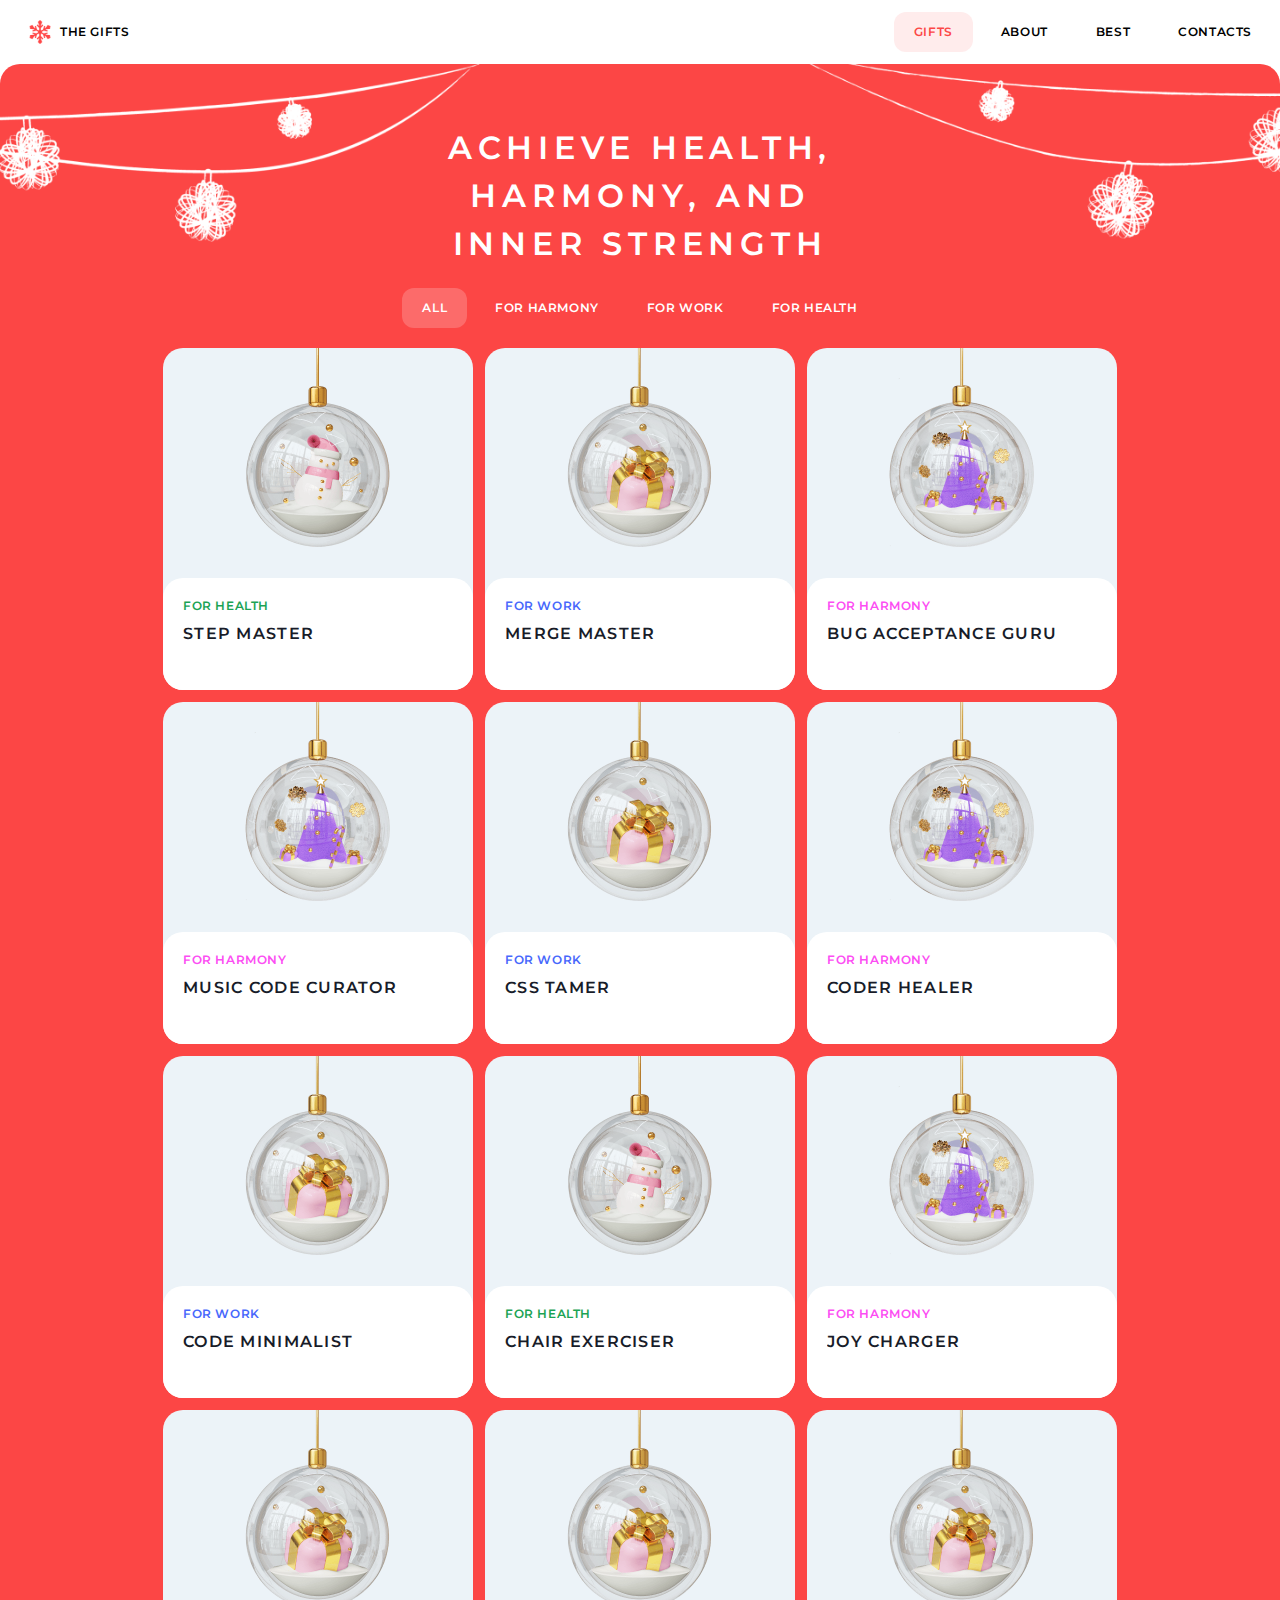
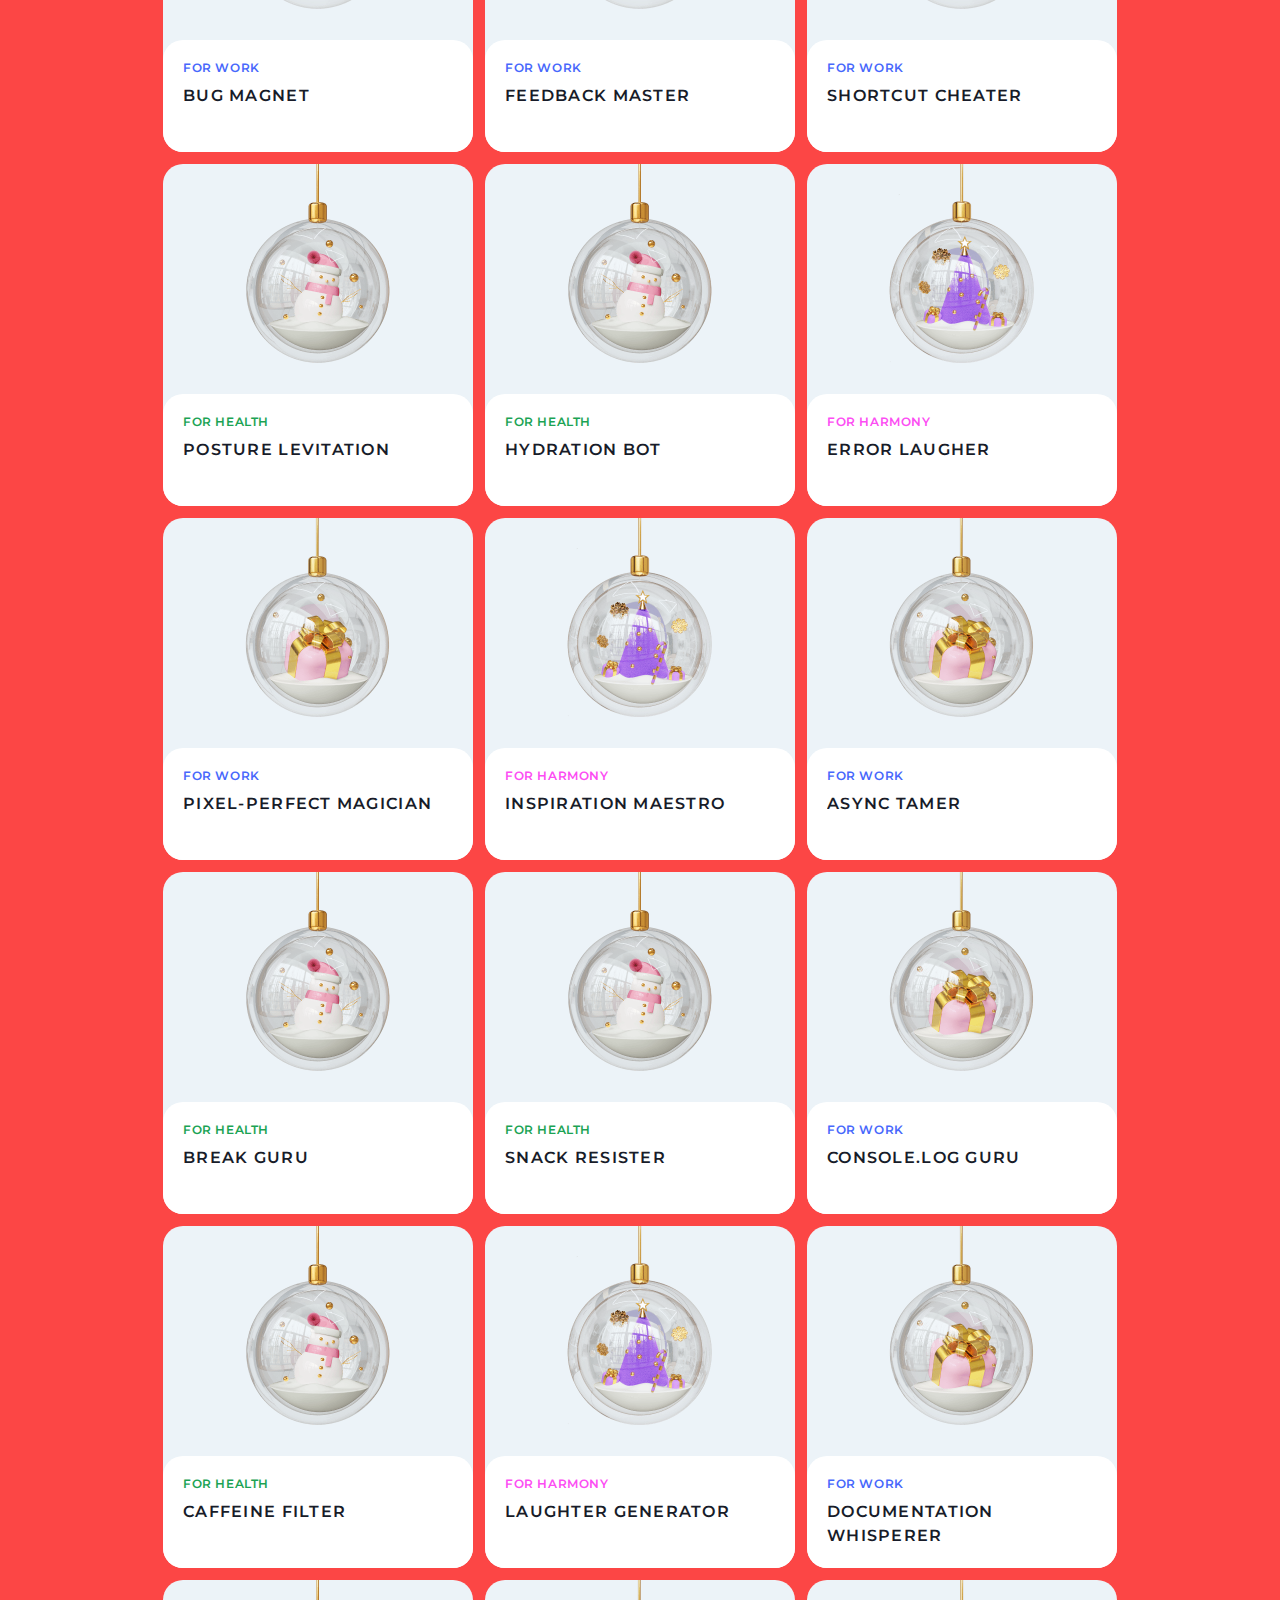
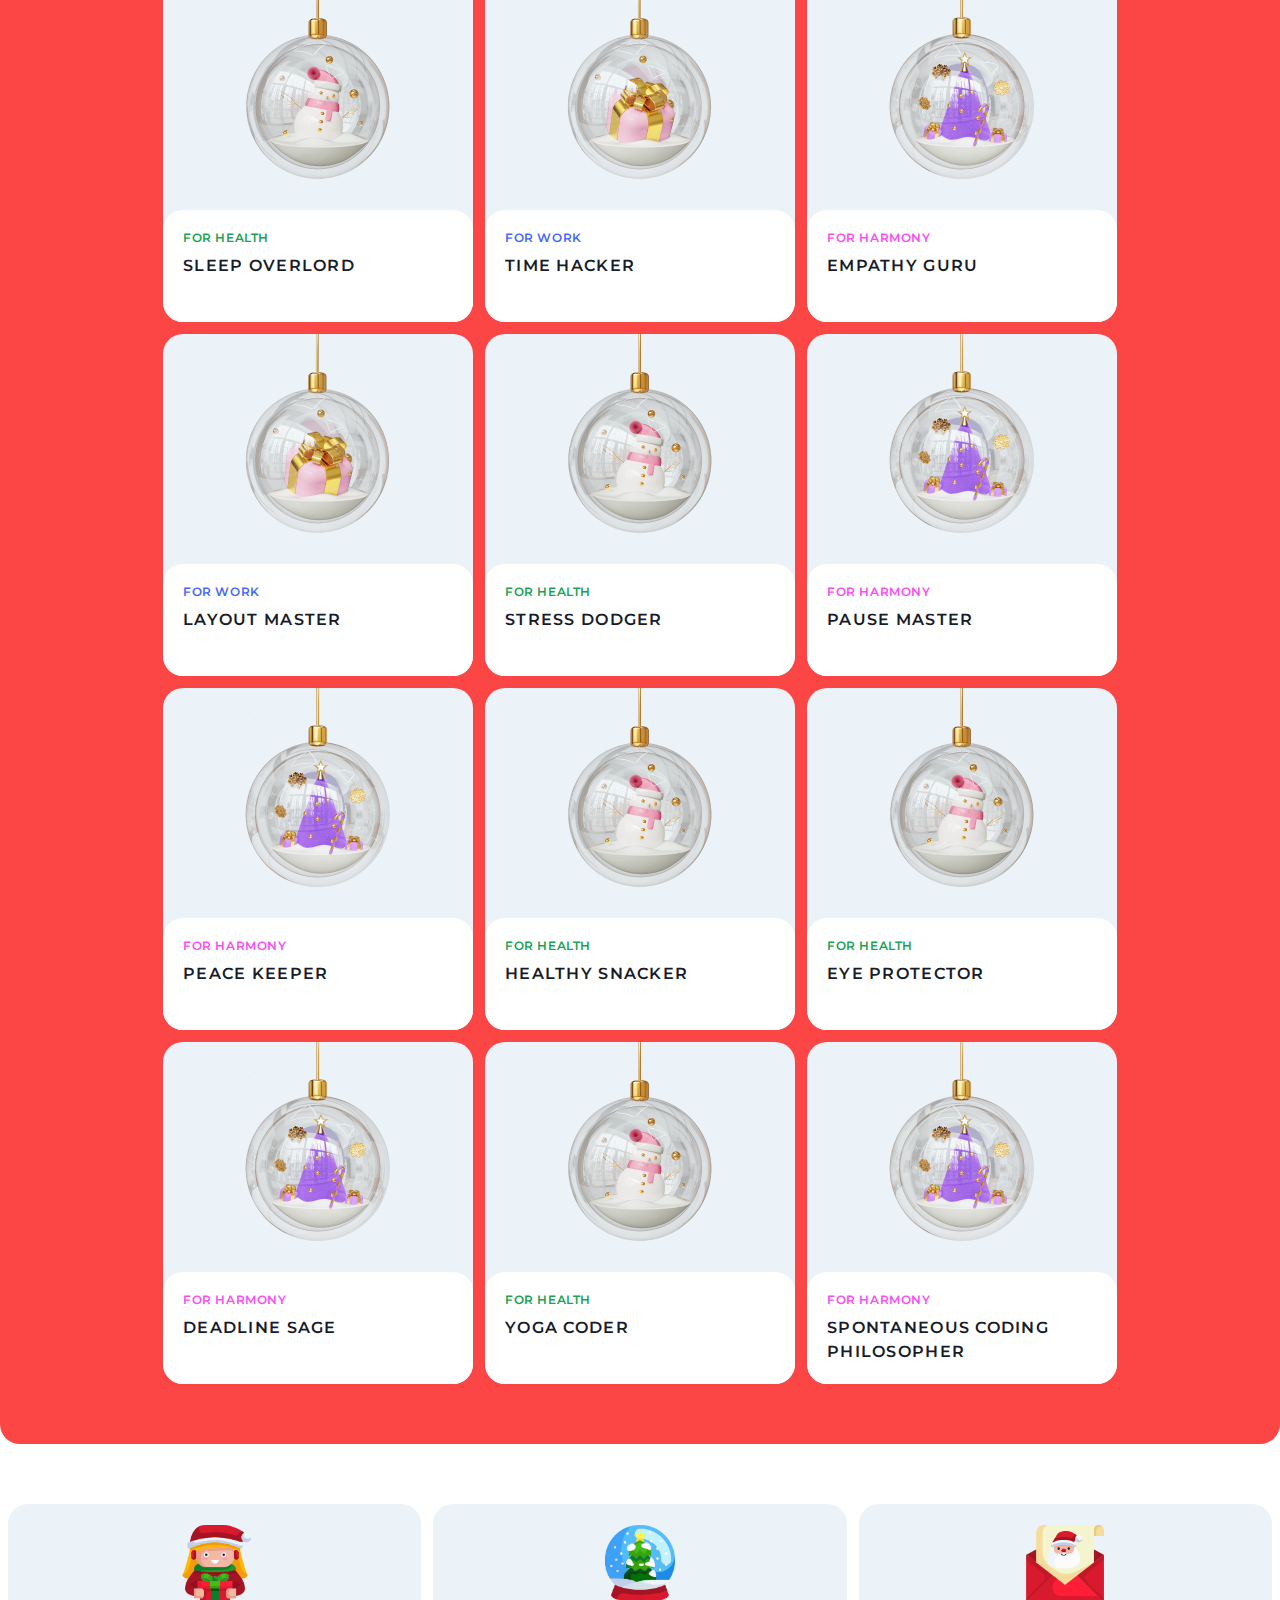
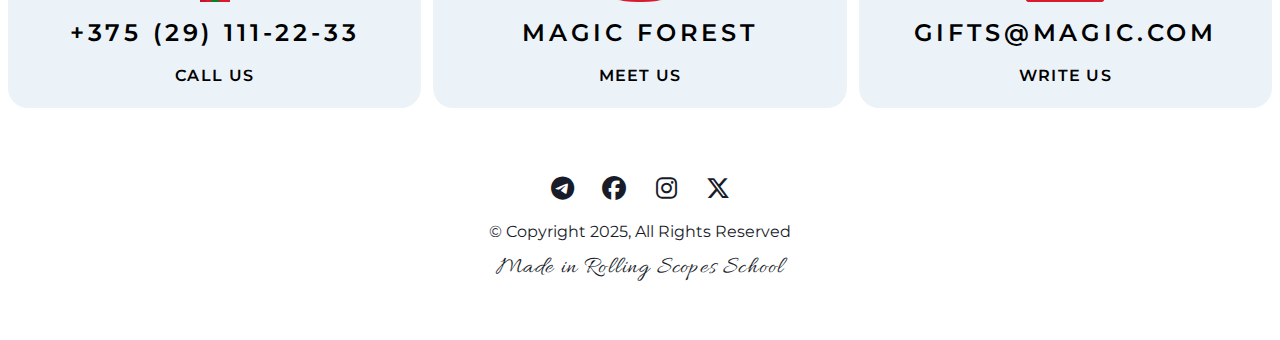
==== commit 8b975ffa: "feat: add random gifts from json. various fixes: 300px scroll for back-to-top button, fix timer to U" ====
--- a/christmas-shop/gifts.html
+++ b/christmas-shop/gifts.html
@@ -17,7 +17,7 @@
             </a>        
             <nav class="main-nav">
                 <input type="checkbox" id="menu-toggle">
-                <ul class="menu">
+                <ul id="nav-menu" class="menu">
                     <li data-state="disabled"><a href="gifts.html" class="action-small">Gifts</a></li>
                     <li data-state="enabled"><a href="index.html#about-section" class="action-small">About</a></li>
                     <li data-state="enabled"><a href="index.html#best-gifts-section" class="action-small">Best</a></li>
@@ -35,14 +35,14 @@
             <section class="gifts container" id="gifts-section">
                 <div class="content">
                     <h1>Achieve health,<br>harmony, and<br>inner strength</h1>
-                    <div id="gifts-menu">
-                        <a href="#!" data-state="active" class="tab"><span class="action-small">All</span></a>
-                        <a href="#!" class="tab"><span class="action-small">For Work</span></a>
-                        <a href="#!" class="tab"><span class="action-small">For Health</span></a>
-                        <a href="#!" class="tab"><span class="action-small">For Harmony</span></a>
-                    </div>
+                    <ul id="gifts-menu">
+                        <li data-state="active" class="tab"><span class="action-small">All</span></li>
+                        <li class="tab"><span class="action-small">For Harmony</span></li>
+                        <li class="tab"><span class="action-small">For Work</span></li>
+                        <li class="tab"><span class="action-small">For Health</span></li>
+                    </ul>
                     <div class="gifts-items" id="gifts-container">
-                        <div class="gift-item for-work">
+                        <!-- <div class="gift-item for-work">
                             <div class="gift-img"></div>
                             <div class="gift-text">
                                 <h4>for work</h4>
@@ -125,7 +125,7 @@
                                 <h4>for harmony</h4>
                                 <h3>spontaneous coding philosopher</h3>
                             </div>
-                        </div>
+                        </div> -->
                     </div>
                 </div>
             </section>
--- a/christmas-shop/style.css
+++ b/christmas-shop/style.css
@@ -192,6 +192,9 @@
 .menu li[data-state="disabled"] {
     pointer-events: none;
     /* cursor: not-allowed; */
+
+    color: var(--primary);
+    background-color: var(--primary10);
 }
 
 /* HAMBURGER MENU */
@@ -226,6 +229,7 @@
 
 body {
     background-color: var(--static-white);
+    overflow-y: visible;
 }
 
 /* main {
@@ -747,14 +751,14 @@
     justify-content: center;
 }
 
-#gifts-menu a {
+#gifts-menu .tab {
     color: var(--static-white);
     border-radius: 12px;
     padding: 12px 20px;
     background-color: rgba(0, 0, 0, 0);
 }
 
-#gifts-menu a[data-state="active"] {
+#gifts-menu .tab[data-state="active"] {
     background-color: var(--static-white20);
 }
 
@@ -829,7 +833,7 @@
         color: var(--primary);
     }
 
-    #gifts-menu a:hover {
+    #gifts-menu .tab:hover {
         background-color: var(--static-white20);
         cursor: pointer;
     }
@@ -839,7 +843,7 @@
     }
 }
 
-@media (max-width: 1276px) {
+@media (max-width: 1060px) {
 
     .footer-cards {
         flex-direction: column;
@@ -855,7 +859,7 @@
 
 }
 
-@media (max-width: 767px) {
+@media (max-width: 768px) {
 
     .logo {
         margin: 0;
@@ -900,7 +904,7 @@
 
     .menu a {
         font: 600 24px/152% 'Montserrat', sans-serif;
-        letter-spacing: 16%;
+        letter-spacing: 0.16em;
         text-transform: uppercase;
         color: inherit;
     }
@@ -913,9 +917,9 @@
     }
 
     .no-scroll {
-        overflow: hidden;
-        position: fixed;
-        width: 100%;
+        overflow-y: hidden;
+        /* position: fixed; */
+        /* width: 100%; */
     }
 
     #menu-toggle:checked ~ .hamburger span.line:nth-child(1) {
@@ -938,6 +942,10 @@
     #about-section .text {
         max-width: 376px;
     }
+
+    .menu li[data-state="disabled"] {
+        pointer-events: auto;
+    }
 }
 
 @media (max-width: 381px) {
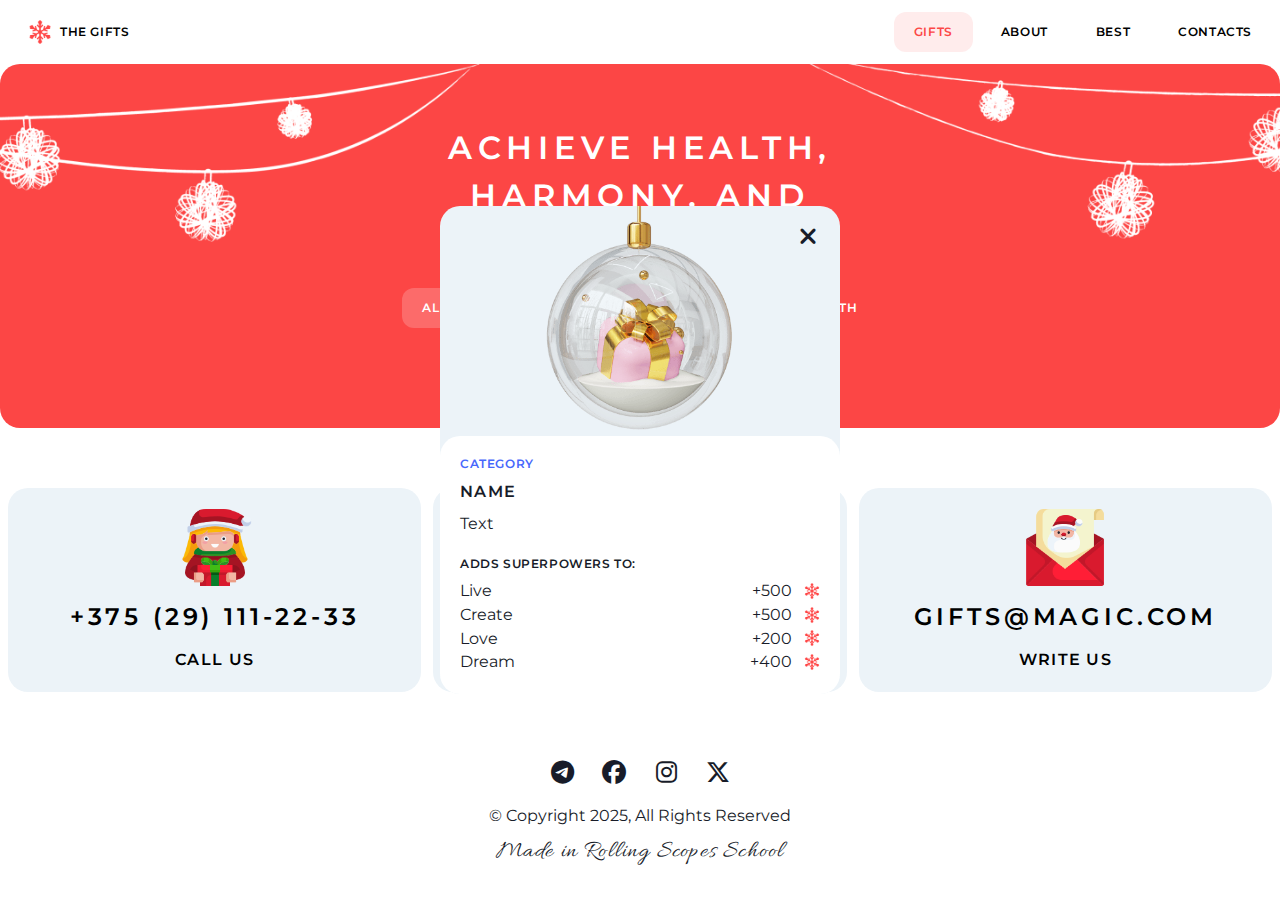
==== commit 321cbda7: "feat: add modal placeholder and basic selectors" ====
--- a/christmas-shop/gifts.html
+++ b/christmas-shop/gifts.html
@@ -127,6 +127,28 @@
                             </div>
                         </div> -->
                     </div>
+                    <div id="card-modal" class="modal hidden">
+                        <div class="modal-content for-work">
+                            <div class="close-button"><i class="fa-solid fa-xmark fa-lg"></i></div>
+                            <div class="modal-image"></div>
+                            <div class="modal-text">
+                                <div class="modal-basic-info">
+                                    <h4 class="category">Category</h4>
+                                    <h3>Name</h3>
+                                    <p class="paragraph">Text</p>
+                                </div>
+                                <div class="modal-skills">
+                                    <h4>Adds superpowers to:</h4>
+                                    <ul>
+                                        <li><span class="paragraph">Live</span><span class="paragraph score">+500</span><div class="icons"><img src="img/logo_24px.png" alt="snowflake icon" class="score-icon"></div></li>
+                                        <li><span class="paragraph">Create</span><span class="paragraph score">+500</span><div class="icons"><img src="img/logo_24px.png" alt="snowflake icon" class="score-icon"></div></li>
+                                        <li><span class="paragraph">Love</span><span class="paragraph score">+200</span><div class="icons"><img src="img/logo_24px.png" alt="snowflake icon" class="score-icon"></div></li>
+                                        <li><span class="paragraph">Dream</span><span class="paragraph score">+400</span><div class="icons"><img src="img/logo_24px.png" alt="snowflake icon" class="score-icon"></div></li>
+                                    </ul>
+                                </div>
+                            </div>
+                        </div>
+                    </div>
                 </div>
             </section>
         </div>
--- a/christmas-shop/style.css
+++ b/christmas-shop/style.css
@@ -801,6 +801,121 @@
     pointer-events: all;
 }
 
+/* MODAL */
+
+.modal-content {
+    position: fixed;
+    top: 50%;
+    left: 50%;
+    transform: translate(-50%, -50%);
+    z-index: 20;
+    width: 100%;
+    max-width: 400px;
+    border-radius: 20px;
+    background-color: var(--content-background);
+}
+
+.modal-image {
+    height: 230px;
+    border-radius: 20px 20px 0 0;
+    background-size: cover;
+    background-position: center;
+}
+
+.for-work .modal-image{
+    background-image: url("img/gift-for-work.png");
+}
+
+.for-work .category {
+    color: var(--tag-purple);
+}
+
+.for-health .modal-image{
+    background-image: url("img/gift-for-health.png");
+}
+
+.for-health .category {
+    color: var(--tag-green);
+}
+
+.for-harmony .modal-image{
+    background-image: url("img/gift-for-harmony.png");
+}
+
+.for-harmony .category {
+    color: var(--tag-pink);
+}
+
+.modal-text {
+    display: flex;
+    flex-direction: column;
+    justify-content: center;
+    /* align-items: center; */
+    gap: 20px;
+    padding: 20px;
+    text-align: start;
+    color: var(--dark);
+    background-color: var(--static-white);
+    border-radius: 20px;
+}
+
+.modal-basic-info {
+    display: flex;
+    flex-direction: column;
+    justify-content: center;
+    gap: 8px;
+}
+
+.modal-skills {
+    display: flex;
+    flex-direction: column;
+    justify-content: center;
+    gap: 8px;
+}
+
+.modal-skills li {
+    list-style: none;
+    display: flex;
+    flex-direction: row;
+    justify-content: end;
+    /* align-items: start; */
+    gap: 12px;
+}
+
+.modal-skills li span:first-child {
+    flex-grow: 2;
+}
+
+.modal-skills .icons {
+    display: flex;
+    flex-direction: row;
+    justify-content: space-between;
+    align-items: center;
+    gap: 8px;
+}
+
+.modal-skills img {
+    width: 16px;
+    height: 16px;
+}
+
+.modal-content .close-button {
+    position: absolute;
+    top: 12px;
+    right: 12px;
+    cursor: pointer;
+    height: 40px;
+    width: 40px;
+    display: flex;
+    justify-content: center;
+    align-items: center;
+}
+
+.modal-content i.fa-solid {
+    color: var(--dark);
+    font-size: 24px;
+    /* line-height: 1; */
+}
 
 /* RESPONSIVE */
 
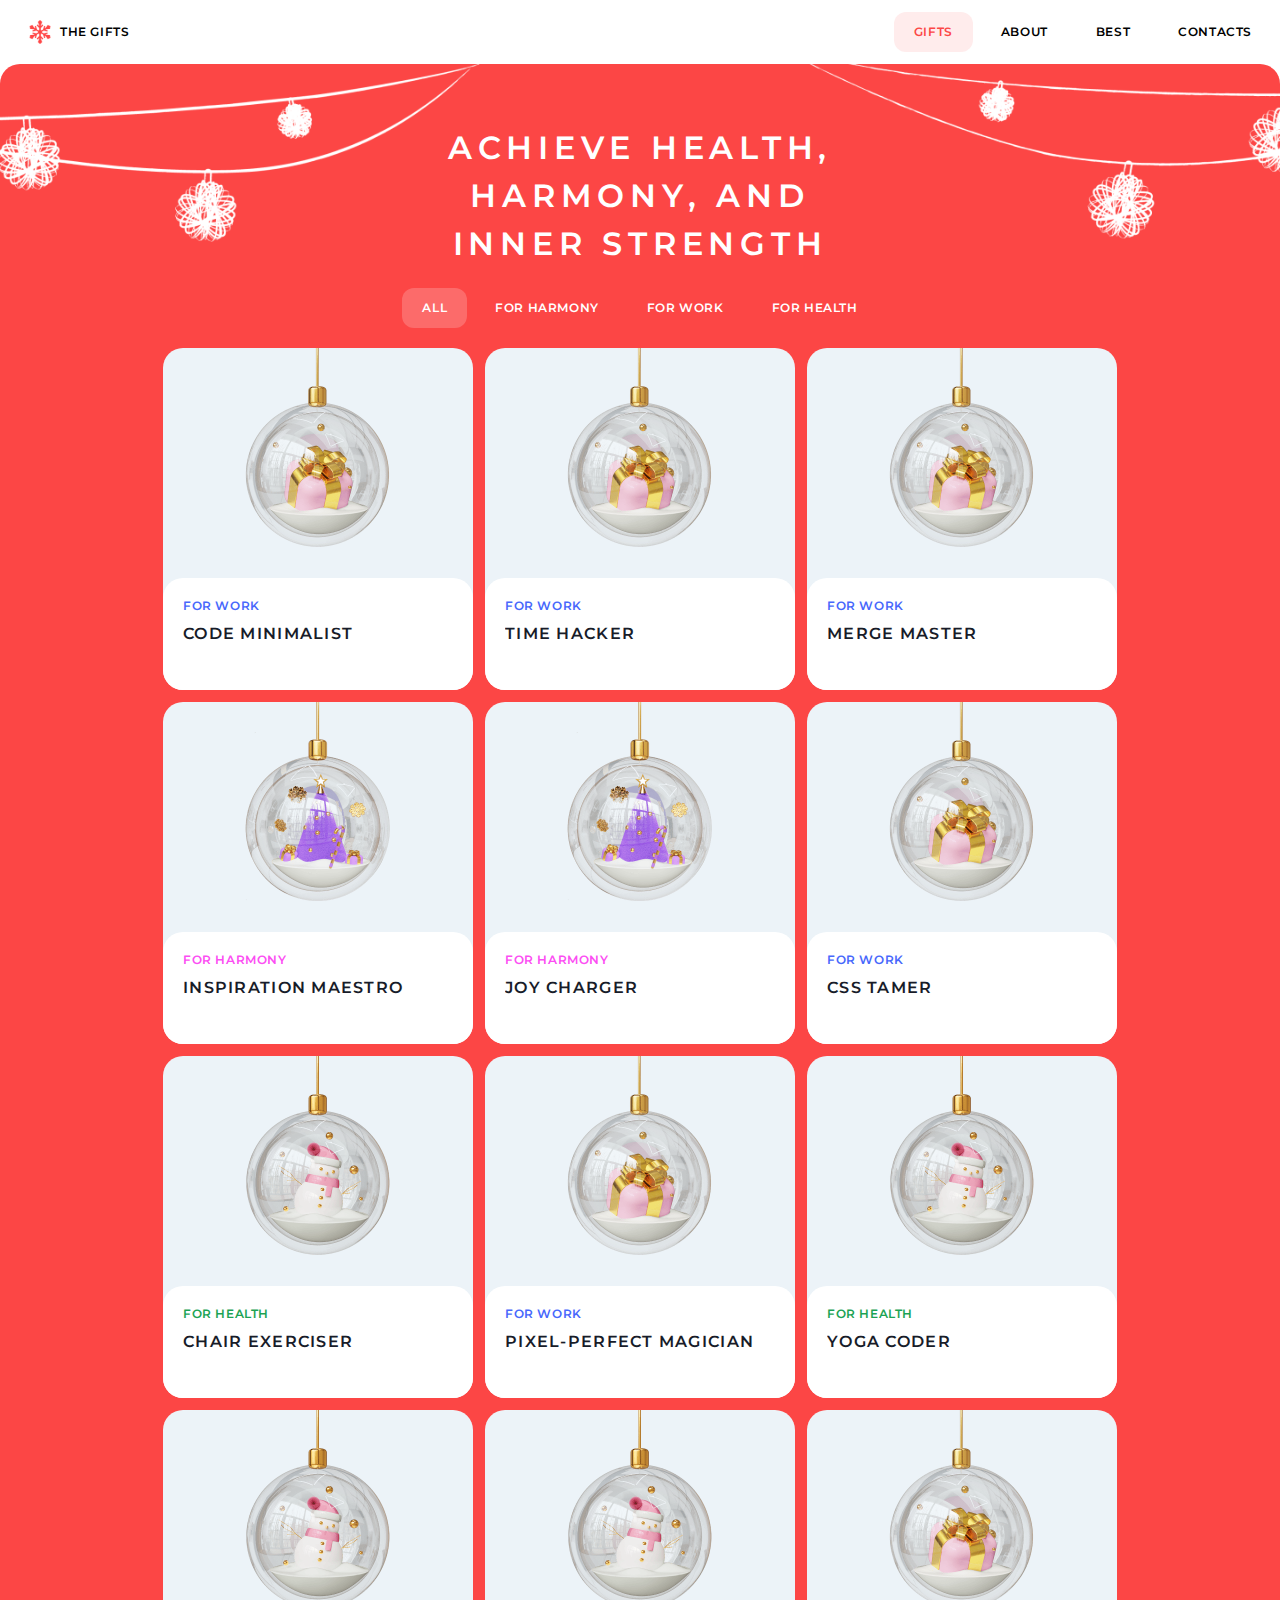
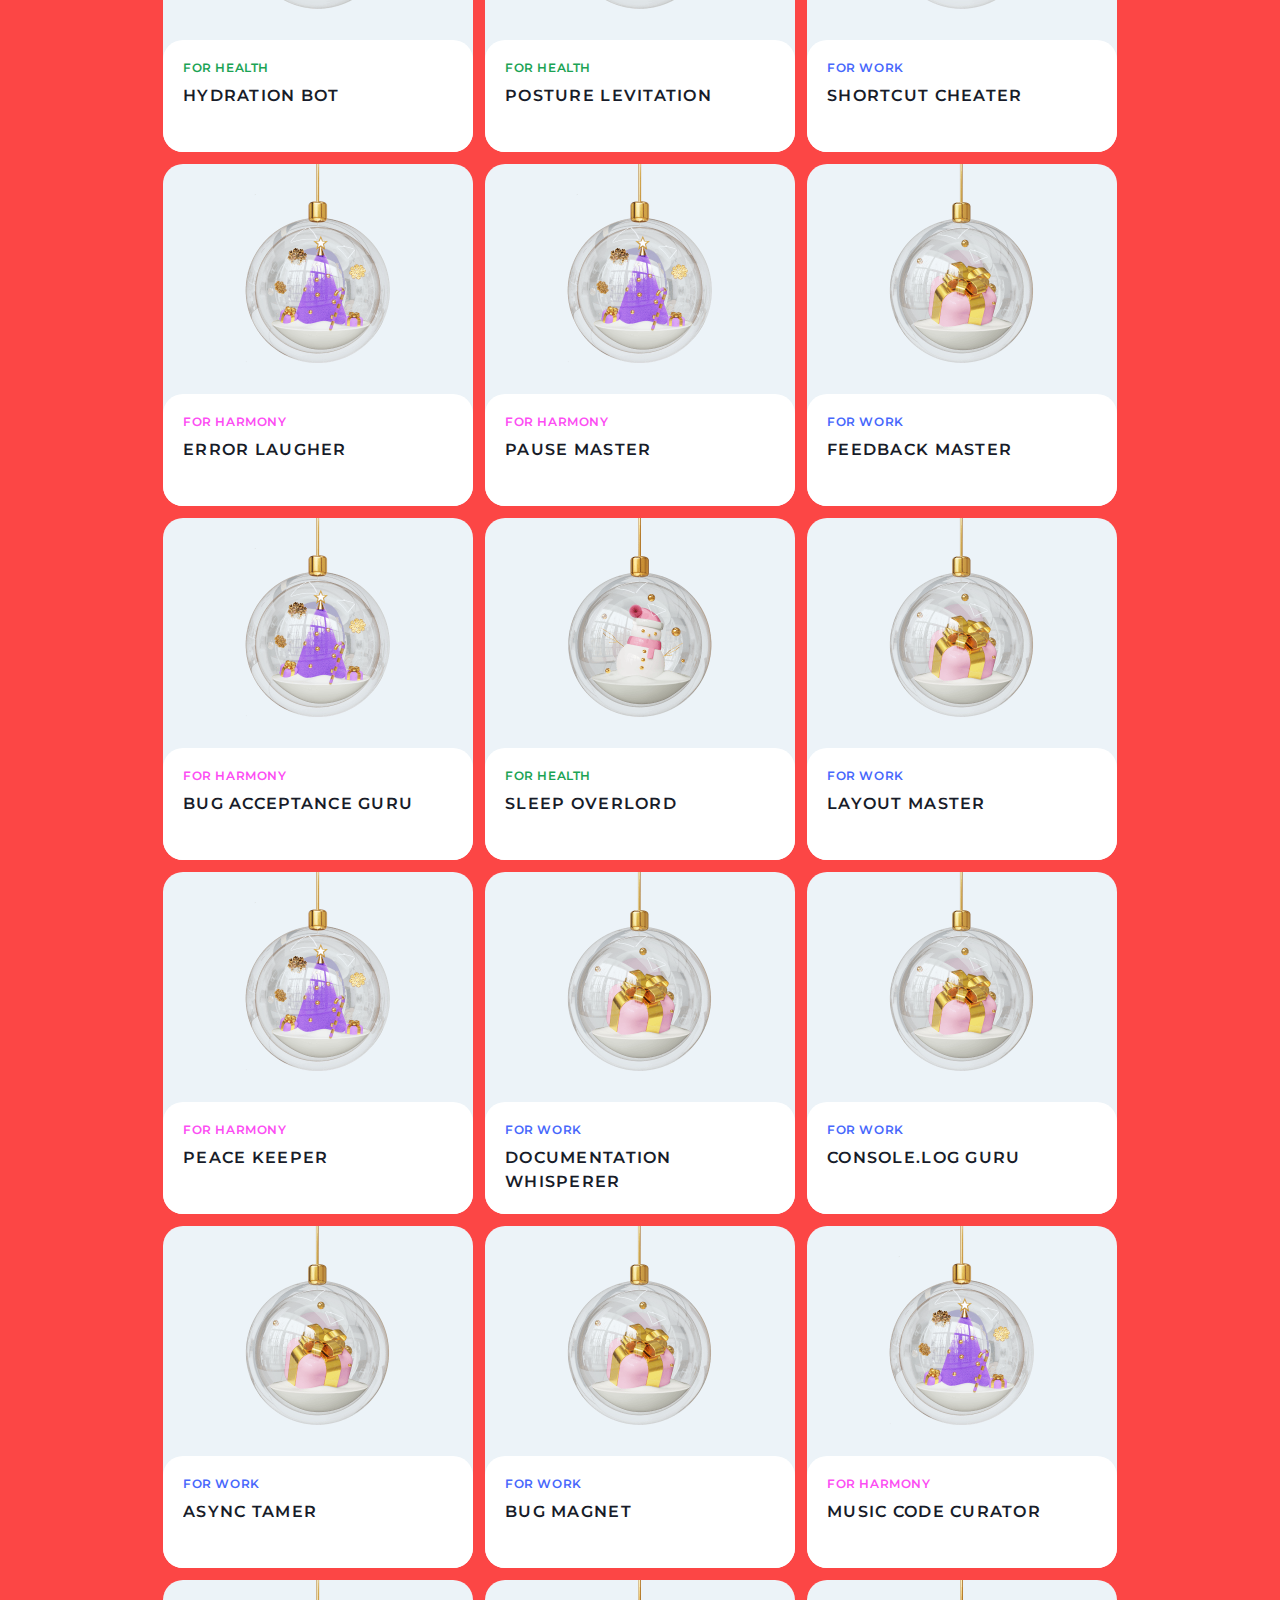
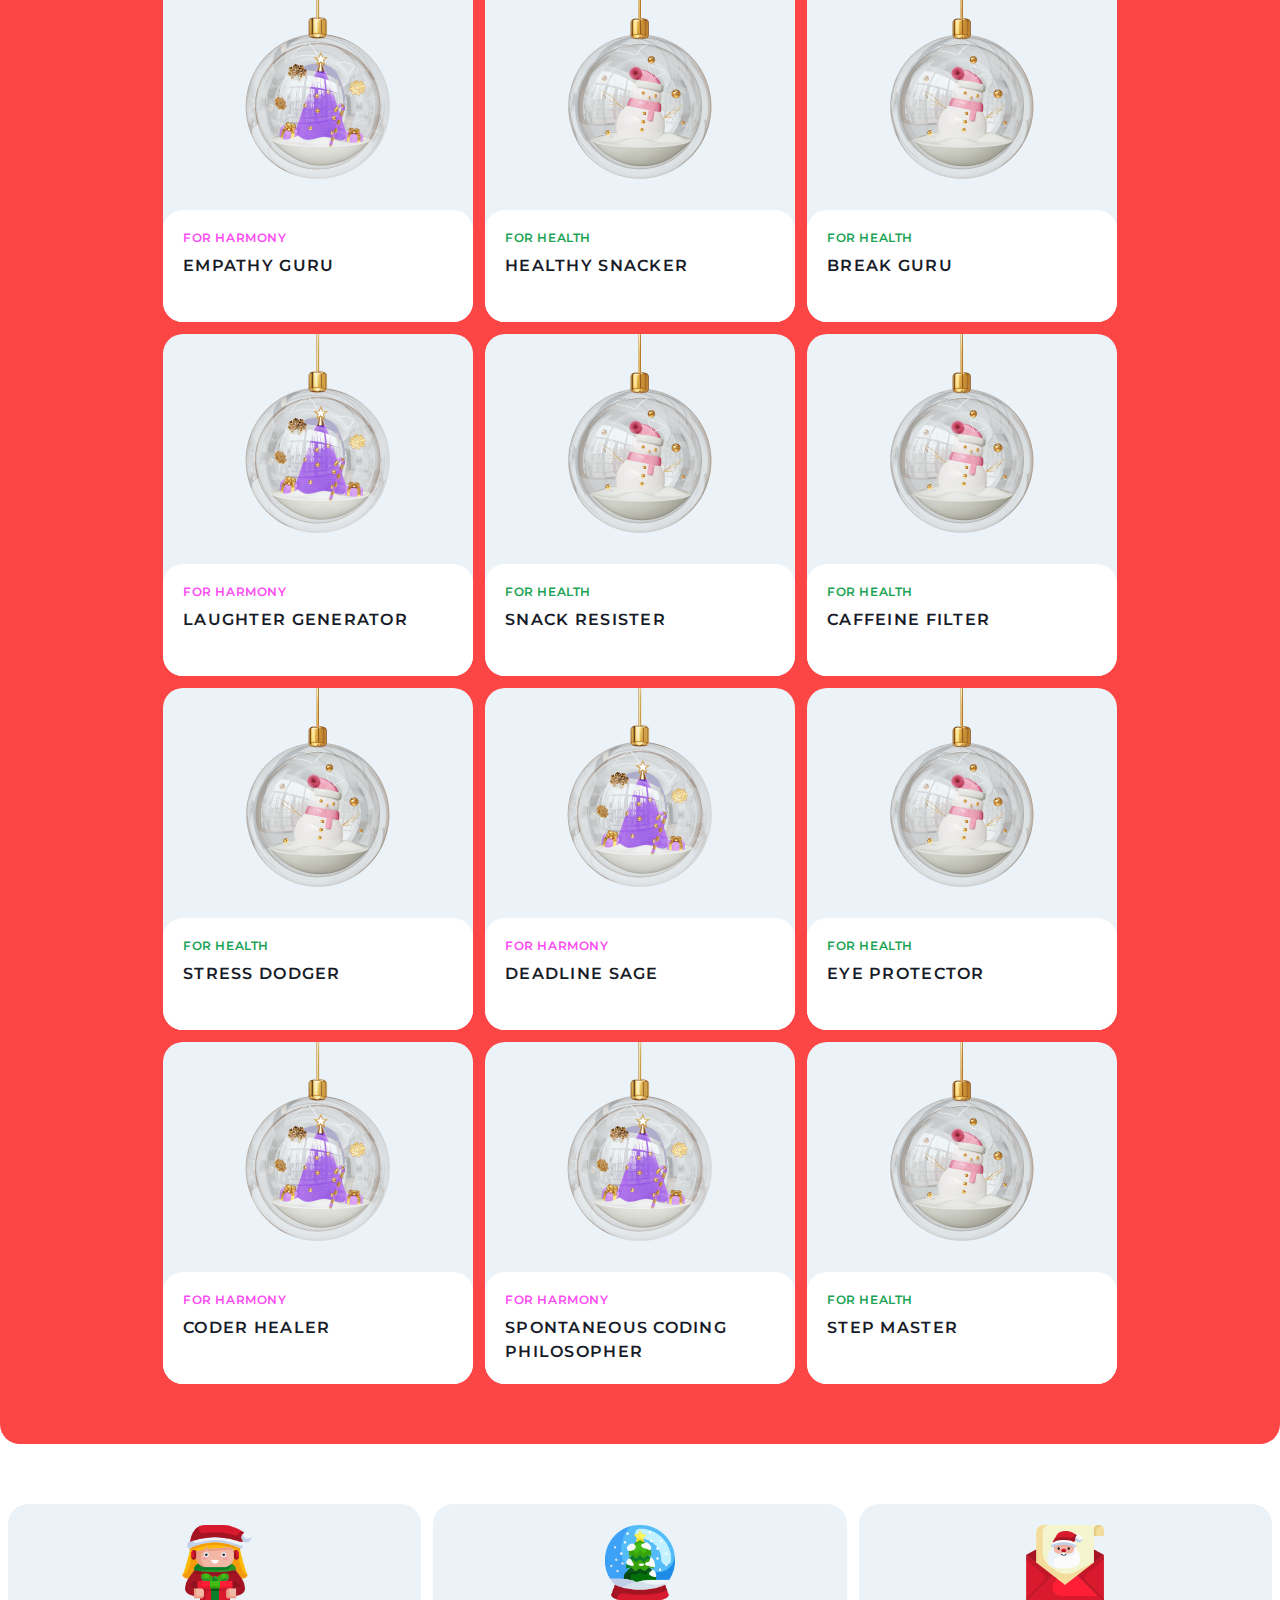
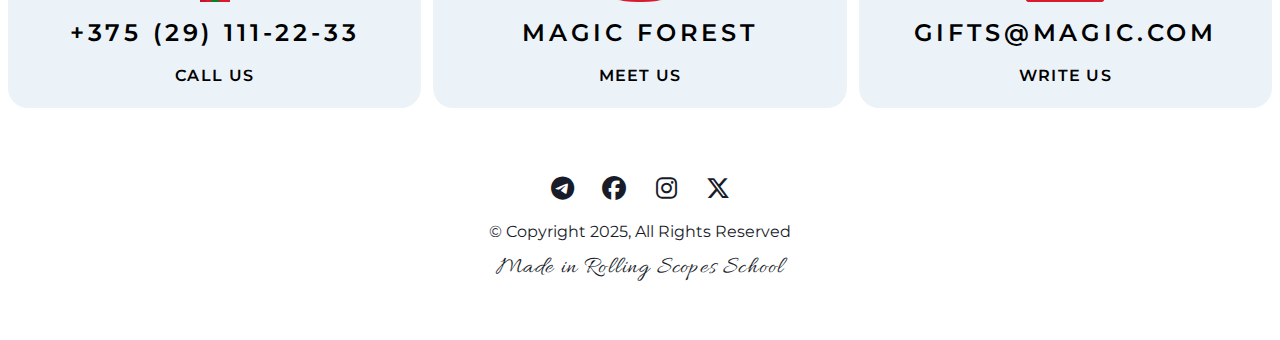
==== commit e800b02b: "feat: finish modal implementation." ====
--- a/christmas-shop/gifts.html
+++ b/christmas-shop/gifts.html
@@ -127,28 +127,28 @@
                             </div>
                         </div> -->
                     </div>
-                    <div id="card-modal" class="modal hidden">
-                        <div class="modal-content for-work">
-                            <div class="close-button"><i class="fa-solid fa-xmark fa-lg"></i></div>
+                    <dialog id="card-modal" class="modal">
+                        <div class="modal-content">
+                            <div class="close-button" id="close-modal"><i class="fa-solid fa-xmark fa-lg"></i></div>
                             <div class="modal-image"></div>
                             <div class="modal-text">
                                 <div class="modal-basic-info">
                                     <h4 class="category">Category</h4>
-                                    <h3>Name</h3>
+                                    <h3 class="name">Name</h3>
                                     <p class="paragraph">Text</p>
                                 </div>
                                 <div class="modal-skills">
                                     <h4>Adds superpowers to:</h4>
                                     <ul>
-                                        <li><span class="paragraph">Live</span><span class="paragraph score">+500</span><div class="icons"><img src="img/logo_24px.png" alt="snowflake icon" class="score-icon"></div></li>
-                                        <li><span class="paragraph">Create</span><span class="paragraph score">+500</span><div class="icons"><img src="img/logo_24px.png" alt="snowflake icon" class="score-icon"></div></li>
-                                        <li><span class="paragraph">Love</span><span class="paragraph score">+200</span><div class="icons"><img src="img/logo_24px.png" alt="snowflake icon" class="score-icon"></div></li>
-                                        <li><span class="paragraph">Dream</span><span class="paragraph score">+400</span><div class="icons"><img src="img/logo_24px.png" alt="snowflake icon" class="score-icon"></div></li>
+                                        <li><span class="paragraph skill-name">Live</span><span class="paragraph score">+500</span><div class="icons"><img src="img/logo_24px.png" alt="snowflake icon" class="score-icon"></div></li>
+                                        <li><span class="paragraph skill-name">Create</span><span class="paragraph score">+500</span><div class="icons"><img src="img/logo_24px.png" alt="snowflake icon" class="score-icon"></div></li>
+                                        <li><span class="paragraph skill-name">Love</span><span class="paragraph score">+200</span><div class="icons"><img src="img/logo_24px.png" alt="snowflake icon" class="score-icon"></div></li>
+                                        <li><span class="paragraph skill-name">Dream</span><span class="paragraph score">+400</span><div class="icons"><img src="img/logo_24px.png" alt="snowflake icon" class="score-icon"></div></li>
                                     </ul>
                                 </div>
                             </div>
                         </div>
-                    </div>
+                    </dialog>
                 </div>
             </section>
         </div>
--- a/christmas-shop/style.css
+++ b/christmas-shop/style.css
@@ -813,13 +813,15 @@
     max-width: 400px;
     border-radius: 20px;
     background-color: var(--content-background);
+    display: inline-block;
 }
 
 .modal-image {
     height: 230px;
-    border-radius: 20px 20px 0 0;
     background-size: cover;
     background-position: center;
+
+    width: 100%;
 }
 
 .for-work .modal-image{
@@ -878,7 +880,7 @@
     display: flex;
     flex-direction: row;
     justify-content: end;
-    /* align-items: start; */
+    align-items: center;
     gap: 12px;
 }
 
@@ -894,9 +896,15 @@
     gap: 8px;
 }
 
-.modal-skills img {
+.modal-skills img.score-icon {
     width: 16px;
     height: 16px;
+}
+
+.modal-skills img.score-icon.bleak {
+    /* color: var(--primary10); */
+    /* fill: var(--primary10); */
+    filter: opacity(0.1);
 }
 
 .modal-content .close-button {
@@ -915,6 +923,10 @@
     color: var(--dark);
     font-size: 24px;
     /* line-height: 1; */
+}
+
+.modal::backdrop {
+    background-color: var(--overlay);
 }
 
 /* RESPONSIVE */
